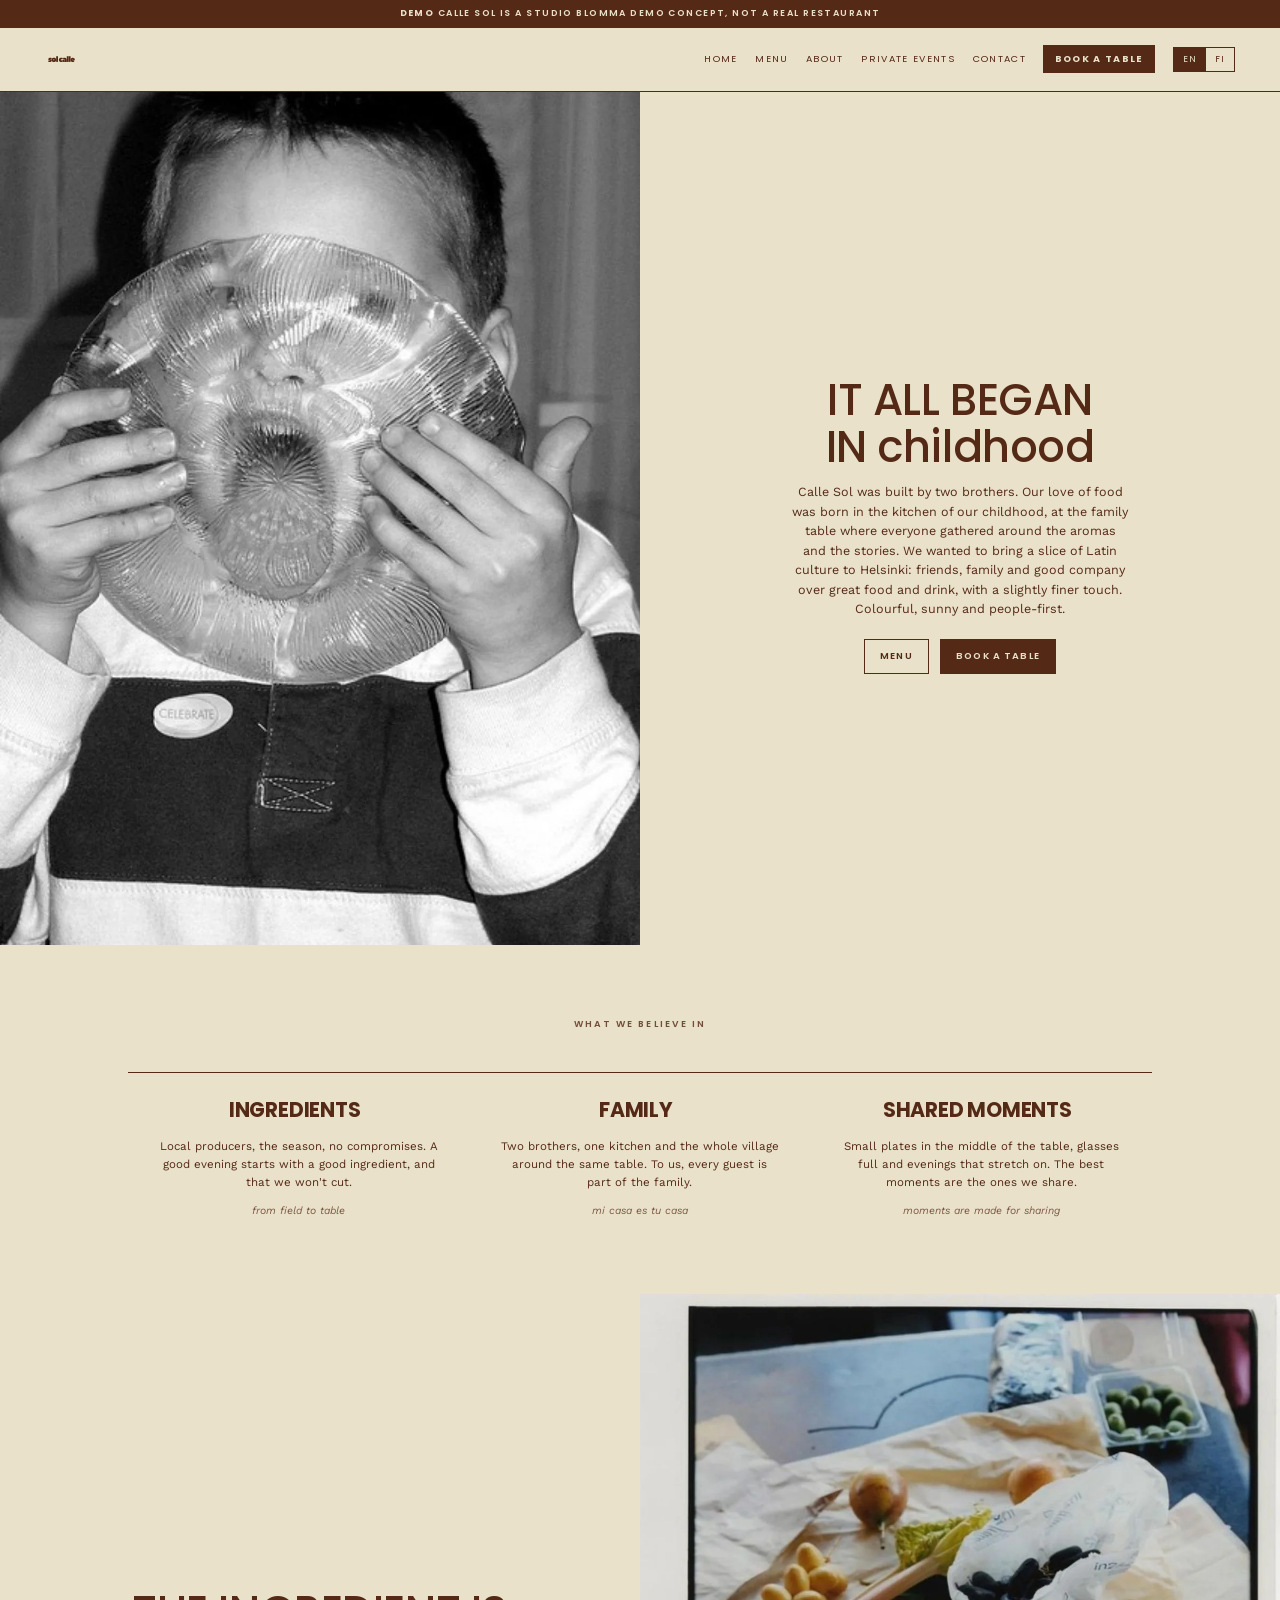
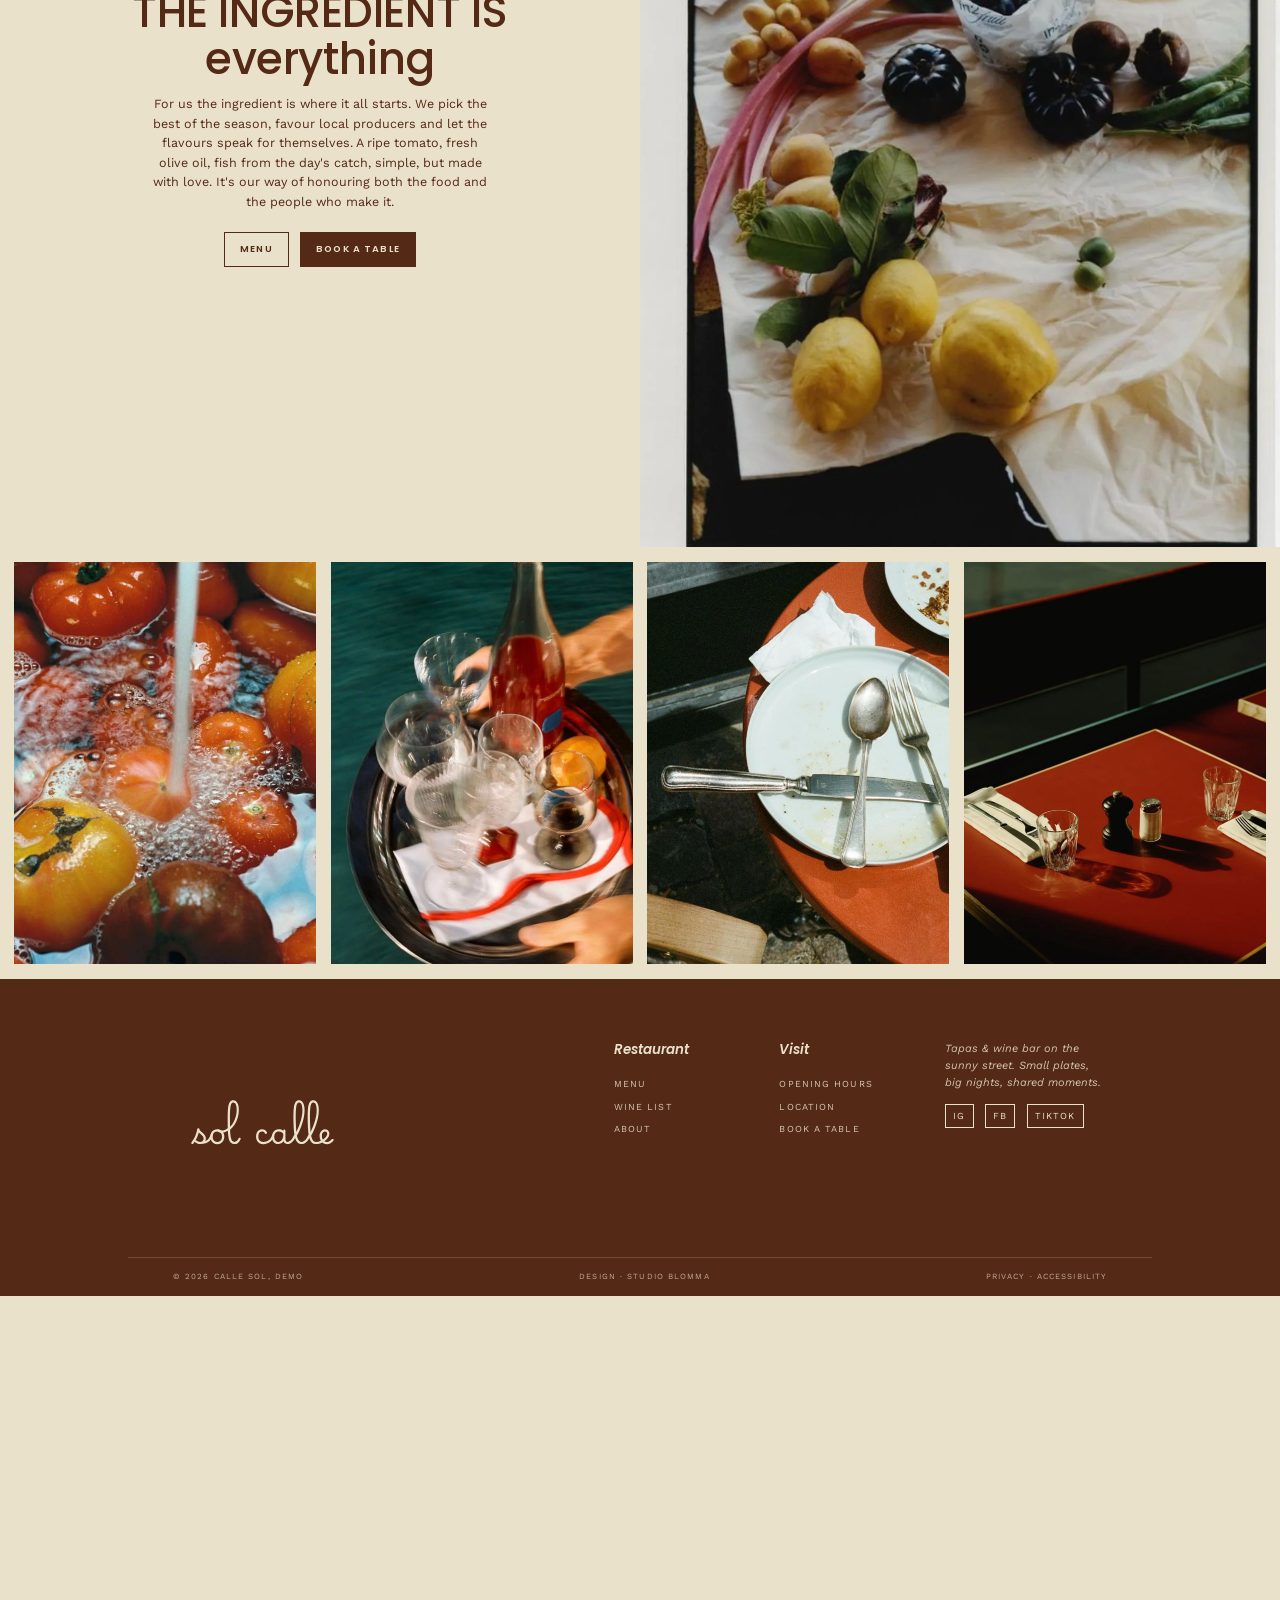
==== meista.html @ 9e9648bc "Galleria-osio (700) yksityistilaisuudet- ja about-sivuille; cta802 keskitetty - Uusi .galleria700: v" ====
<!DOCTYPE html>
<html lang="en" data-lang="en">
<head>
  <meta charset="UTF-8" />
  <meta name="viewport" content="width=device-width, initial-scale=1.0" />
  <title>Calle Sol, About (demo)</title>
  <meta name="description" content="Calle Sol, a tapas bar built by two brothers. A colourful, sunny and people-first slice of Latin culture in Helsinki. (Studio Blomma demo concept.)" />

  <link rel="preconnect" href="https://fonts.googleapis.com" />
  <link rel="preconnect" href="https://fonts.gstatic.com" crossorigin />
  <link href="https://fonts.googleapis.com/css2?family=Poppins:wght@400;500;600&family=Work+Sans:wght@400;500;600&display=swap" rel="stylesheet" />

  <link rel="stylesheet" href="sivut.css" />
  <script src="lang.js"></script>
</head>
<body>

  <!-- ====== STICKY-YLÄPALKKI (skrollatessa) ====== -->
  <header class="scrolltop" id="scrolltop">
    <a href="index.html" class="scrolltop__logo" aria-label="Calle Sol"></a>
    <nav class="scrolltop__nav">
      <a href="index.html"><span data-l="en">Home</span><span data-l="fi">Etusivu</span></a>
      <a href="assets/menu/calle-sol-menu.pdf" target="_blank" rel="noopener"><span data-l="en">Menu</span><span data-l="fi">Ruokalista</span></a>
      <a href="meista.html"><span data-l="en">About</span><span data-l="fi">Meistä</span></a>
      <a href="yksityistilaisuudet.html"><span data-l="en">Private events</span><span data-l="fi">Yksityistilaisuudet</span></a>
      <a href="ota-yhteytta.html"><span data-l="en">Contact</span><span data-l="fi">Yhteystiedot</span></a>
      <a class="is-cta" href="ota-yhteytta.html#varaa"><span data-l="en">Book a table</span><span data-l="fi">Varaa pöytä</span></a>
      <span class="langtoggle">
        <button type="button" data-setlang="en">EN</button>
        <button type="button" data-setlang="fi">FI</button>
      </span>
    </nav>
  </header>

  <!-- ====== DEMO-MUISTUTUS ====== -->
  <div class="demo-bar">
    <b>Demo</b>
    <span data-l="en"> Calle Sol is a Studio Blomma demo concept, not a real restaurant</span>
    <span data-l="fi"> Calle Sol on Studio Blomman demokonsepti, ei oikea ravintola</span>
  </div>

  <!-- ====== YLÄNAVI ====== -->
  <nav class="topnav">
    <a href="index.html"><span class="topnav__logo logomask" role="img" aria-label="Calle Sol"></span></a>
    <div class="topnav__links">
      <a href="index.html"><span data-l="en">Home</span><span data-l="fi">Etusivu</span></a>
      <a href="assets/menu/calle-sol-menu.pdf" target="_blank" rel="noopener"><span data-l="en">Menu</span><span data-l="fi">Ruokalista</span></a>
      <a href="meista.html"><span data-l="en">About</span><span data-l="fi">Meistä</span></a>
      <a href="yksityistilaisuudet.html"><span data-l="en">Private events</span><span data-l="fi">Yksityistilaisuudet</span></a>
      <a href="ota-yhteytta.html"><span data-l="en">Contact</span><span data-l="fi">Ota yhteyttä</span></a>
      <a class="is-cta" href="ota-yhteytta.html#varaa"><span data-l="en">Book a table</span><span data-l="fi">Varaa pöytä</span></a>
      <span class="langtoggle">
        <button type="button" data-setlang="en">EN</button>
        <button type="button" data-setlang="fi">FI</button>
      </span>
    </div>
  </nav>

  <!-- ====== 205 · ESITTELY (kuva vasen) ====== -->
  <section class="intro205 intro205--kuvavasen">
    <div class="intro205__text">
      <span class="eyebrow"><span data-l="en">About</span><span data-l="fi">Meistä</span></span>
      <h2>
        <span data-l="en">It all began<br />in <em>childhood</em></span>
        <span data-l="fi">Kaikki alkoi<br /><em>lapsuudesta</em></span>
      </h2>
      <p class="intro205__body">
        <span data-l="en">Calle Sol was built by two brothers. Our love of food was born in the kitchen of our childhood, at the family table where everyone gathered around the aromas and the stories. We wanted to bring a slice of Latin culture to Helsinki: friends, family and good company over great food and drink, with a slightly finer touch. Colourful, sunny and people-first.</span>
        <span data-l="fi">Calle Sol on rakennettu kahden veljeksen voimin. Rakkaus ruokaan syntyi jo lapsuuden keittiössä, perheen pöydässä, jossa kaikki kerääntyivät yhteen tuoksujen ja tarinoiden äärelle. Halusimme tuoda palan latinalaista kulttuuria Helsinkiin: kavereita, perhettä ja seuraa hyvän ruoan ja juoman äärellä, hieman fiinimmällä tyylillä. Värikkäästi, aurinkoisesti ja ihmisläheisesti.</span>
      </p>
      <div class="intro205__btns">
        <a class="btn" href="assets/menu/calle-sol-menu.pdf" target="_blank" rel="noopener"><span data-l="en">Menu</span><span data-l="fi">Ruokalista</span></a>
        <a class="btn btn--solid" href="ota-yhteytta.html#varaa"><span data-l="en">Book a table</span><span data-l="fi">Varaa pöytä</span></a>
      </div>
    </div>
    <div class="intro205__img" style="background-image:url('assets/kuvat/kuva-1.webp')"></div>
  </section>

  <!-- ====== 701 · ARVOT (avattavat) ====== -->
  <section class="arvot701">
    <span class="eyebrow"><span data-l="en">What we believe in</span><span data-l="fi">Mihin uskomme</span></span>
    <div class="arvot701__grid">
      <div class="arvot701__col">
        <details open>
          <summary><span data-l="en">Ingredients</span><span data-l="fi">Raaka-aineet</span></summary>
          <p>
            <span data-l="en">Local producers, the season, no compromises. A good evening starts with a good ingredient, and that we won't cut.</span>
            <span data-l="fi">Lähituottajat, sesonki ja ei kompromisseja. Hyvä ilta alkaa hyvästä raaka-aineesta, siitä emme tingi.</span>
          </p>
          <span class="sign"><span data-l="en"> from field to table</span><span data-l="fi"> pellolta pöytään</span></span>
        </details>
      </div>
      <div class="arvot701__col">
        <details open>
          <summary><span data-l="en">Family</span><span data-l="fi">Perhe</span></summary>
          <p>
            <span data-l="en">Two brothers, one kitchen and the whole village around the same table. To us, every guest is part of the family.</span>
            <span data-l="fi">Kaksi veljestä, yksi keittiö ja koko kylä saman pöydän ääressä. Meille jokainen vieras on osa perhettä.</span>
          </p>
          <span class="sign"> mi casa es tu casa</span>
        </details>
      </div>
      <div class="arvot701__col">
        <details open>
          <summary><span data-l="en">Shared moments</span><span data-l="fi">Jaetut hetket</span></summary>
          <p>
            <span data-l="en">Small plates in the middle of the table, glasses full and evenings that stretch on. The best moments are the ones we share.</span>
            <span data-l="fi">Pieniä lautasia keskelle pöytää, lasit täyteen ja illat venymään. Parhaat hetket syntyvät, kun ne jaetaan.</span>
          </p>
          <span class="sign"><span data-l="en"> moments are made for sharing</span><span data-l="fi"> hetket on tehty jaettaviksi</span></span>
        </details>
      </div>
    </div>
  </section>

  <!-- ====== 205 · RAAKA-AINEET (puolikkaat päittäin, kuva oikea) ====== -->
  <section class="intro205">
    <div class="intro205__text">
      <span class="eyebrow"><span data-l="en">Ingredients</span><span data-l="fi">Raaka-aineet</span></span>
      <h2>
        <span data-l="en">The ingredient is<br /><em>everything</em></span>
        <span data-l="fi">Raaka-aine on<br /><em>kaiken a ja o</em></span>
      </h2>
      <p class="intro205__body">
        <span data-l="en">For us the ingredient is where it all starts. We pick the best of the season, favour local producers and let the flavours speak for themselves. A ripe tomato, fresh olive oil, fish from the day's catch, simple, but made with love. It's our way of honouring both the food and the people who make it.</span>
        <span data-l="fi">Meille raaka-aine on kaiken lähtökohta. Valitsemme sesongin parhaat, suosimme lähituottajia ja annamme makujen puhua puolestaan. Tomaatti kypsänä, oliiviöljy tuoreena, kala päivän saaliista, yksinkertaista, mutta tehtynä rakkaudella. Se on tapamme kunnioittaa sekä ruokaa että sen tekijöitä.</span>
      </p>
      <div class="intro205__btns">
        <a class="btn" href="assets/menu/calle-sol-menu.pdf" target="_blank" rel="noopener"><span data-l="en">Menu</span><span data-l="fi">Ruokalista</span></a>
        <a class="btn btn--solid" href="ota-yhteytta.html#varaa"><span data-l="en">Book a table</span><span data-l="fi">Varaa pöytä</span></a>
      </div>
    </div>
    <div class="intro205__img" style="background-image:url('assets/kuvat/kuva-9.webp')"></div>
  </section>

  <!-- ====== 700 · GALLERIA (vain kuvat, ei otsikkoa) ====== -->
  <section class="galleria700">
    <div class="galleria700__row">
      <img src="assets/kuvat/kuva-8.webp" alt="" loading="lazy" />
      <img src="assets/kuvat/kuva-3.webp" alt="" loading="lazy" />
      <img src="assets/kuvat/kuva-11.webp" alt="" loading="lazy" />
      <img src="assets/kuvat/kuva-5.webp" alt="" loading="lazy" />
    </div>
  </section>

  <!-- ====== 303 · FOOTER ====== -->
  <footer class="footer303">
    <div class="footer303__main">
      <div>
        <span class="footer303__logo logomask" role="img" aria-label="Calle Sol"></span>
      </div>
      <div class="col">
        <h4><span data-l="en">Restaurant</span><span data-l="fi">Ravintola</span></h4>
        <a href="assets/menu/calle-sol-menu.pdf" target="_blank" rel="noopener"><span data-l="en">Menu</span><span data-l="fi">Ruokalista</span></a>
        <a href="assets/menu/calle-sol-menu.pdf" target="_blank" rel="noopener"><span data-l="en">Wine list</span><span data-l="fi">Viinilista</span></a>
        <a href="meista.html"><span data-l="en">About</span><span data-l="fi">Meistä</span></a>
      </div>
      <div class="col">
        <h4><span data-l="en">Visit</span><span data-l="fi">Vieraile</span></h4>
        <a href="index.html#aukiolo"><span data-l="en">Opening hours</span><span data-l="fi">Aukioloajat</span></a>
        <a href="ota-yhteytta.html"><span data-l="en">Location</span><span data-l="fi">Sijainti</span></a>
        <a href="ota-yhteytta.html#varaa"><span data-l="en">Book a table</span><span data-l="fi">Varaa pöytä</span></a>
      </div>
      <div>
        <p class="footer303__desc">
          <span data-l="en">Tapas &amp; wine bar on the sunny street. Small plates, big nights, shared moments.</span>
          <span data-l="fi">Tapas &amp; viinibaari aurinkokadun varrella. Pieniä lautasia, isoja iltoja, jaettuja hetkiä.</span>
        </p>
        <div class="footer303__social">
          <a href="#">IG</a>
          <a href="#">FB</a>
          <a href="#">TikTok</a>
        </div>
      </div>
    </div>
    <div class="footer303__legal">
      <span>© 2026 Calle Sol, demo</span>
      <span><span data-l="en">Design</span><span data-l="fi">Suunnittelu</span> · Studio Blomma</span>
      <span><span data-l="en">Privacy · Accessibility</span><span data-l="fi">Tietosuoja · Saavutettavuus</span></span>
    </div>
  </footer>

  <!-- ====== BOOK A TABLE -MODAALI ====== -->
  <div class="bookmodal" id="bookmodal" hidden>
    <div class="bookmodal__overlay" data-book-close></div>
    <div class="bookmodal__dialog" role="dialog" aria-modal="true" aria-label="Book a table">
      <button class="bookmodal__close" type="button" data-book-close aria-label="Close">×</button>
      <div class="bookmodal__img"></div>
      <div class="bookmodal__body">
        <h2><span data-l="en">Book a table</span><span data-l="fi">Varaa pöytä</span></h2>
        <p>
          <span data-l="en">Reservations by email at <a href="mailto:hola@callesol.demo">hola@callesol.demo</a> or by phone on <a href="tel:+358401234567">+358 40 123 4567</a>. You can also fill in the booking form on our contact page, and we'll confirm your table and hold it for the whole evening.</span>
          <span data-l="fi">Varaukset sähköpostitse <a href="mailto:hola@callesol.demo">hola@callesol.demo</a> tai puhelimitse <a href="tel:+358401234567">+358 40 123 4567</a>. Voit myös täyttää varauslomakkeen yhteystiedot-sivulla, niin vahvistamme pöydän ja pidämme sen sinulle koko illaksi.</span>
        </p>
        <a class="btn btn--solid bookmodal__link" href="ota-yhteytta.html#varaa"><span data-l="en">Go to the booking page</span><span data-l="fi">Siirry varaussivulle</span></a>
      </div>
    </div>
  </div>

</body>
</html>
---- sivut.css ----
/* =========================================================================
   CALLE SOL - sivujärjestelmä (rakennekirjaston mukaiset sivut)
   Terävät reunat · ei animaatioita · Space Grotesk + Helvetica
   Värit numeroitu 1–12 (väri N). Oletukset: tausta = väri 7, teksti = väri 8.
   ========================================================================= */

:root {
  /* Numeroidut värit (väri N) */
  --vari-1:  #FEFAF0;  /* Nuage de Lait */
  --vari-2:  #542916;  /* Espresso */
  --vari-3:  #A13A1E;  /* Terre Cuite */
  --vari-4:  #F1C166;  /* Miel Doré */
  --vari-5:  #B79858;  /* Eau Trouble */
  --vari-6:  #88B8CE;  /* Bleu Porcelaine */
  --vari-7:  #EAE1CB;  /* Sable Clair  (lisä 1) */
  --vari-8:  #D18E97;  /* Rose Poussière (lisä 2) */
  --vari-9:  #D2A432;  /* Moutarde (lisä 3) */
  --vari-10: #979E6C;  /* Olive Douce (lisä 4) */
  --vari-11: #5B3B1E;  /* Cacao (lisä 5) */
  --vari-12: #BC6727;  /* Orange Brûlé (lisä 6) */
  --olive-husk: #8F915F;  /* osio-tausta (olive) */
  --paper-2:    #EFE7D2;  /* vaalea teksti olivella */

  /* Oletukset (ellei toisin sanota) */
  --paper: var(--vari-7);   /* taustan väri */
  --ink:   var(--vari-2);   /* teksti / viivat / reunat / grafiikat */

  /* Fontit */
  --font-display: "Poppins", system-ui, -apple-system, sans-serif;   /* fontti 1 - otsikot (Poppins Medium) */
  --font-body:    "Work Sans", system-ui, -apple-system, sans-serif; /* fontti 3 - leipä (Work Sans) */
  --font-script:  "Poppins", system-ui, -apple-system, sans-serif;   /* aksentit - sama kuin otsikot, ei erillistä fonttia */

  --maxw: 1280px;
  --track: 0.22em; /* caps-harvennus (fontti 4) */
}

/* ---- Reset / perusta - terävät reunat, ei animaatioita ---------------- */

* { box-sizing: border-box; margin: 0; padding: 0; }
*, *::before, *::after { border-radius: 0 !important; animation: none !important; transition: none !important; }

html { scroll-behavior: smooth; }

body {
  font-family: var(--font-body);
  background: var(--paper);
  color: var(--ink);
  line-height: 1.55;
  -webkit-font-smoothing: antialiased;
  zoom: 0.8; /* nykyinen 80%-zoom uutena normina */
}

img, svg { display: block; max-width: 100%; }

h1, h2, h3 { font-family: var(--font-display); font-weight: 500; line-height: 1.08; letter-spacing: 0; }

a { color: inherit; text-decoration: none; }

/* Caps-pikkutekstit (fontti 4) */
.eyebrow {
  font-family: var(--font-display);
  font-weight: 600;
  text-transform: uppercase;
  letter-spacing: var(--track);
  font-size: 0.72rem;
}
/* Otsikoiden ylapuoliset pikkutekstit (eyebrow) pois kaikilta sivuilta */
.eyebrow:has(+ h1), .eyebrow:has(+ h2) { display: none; }

/* Kielivalinta: englanti oletus, suomi vaihtoehtona */
[data-lang="en"] [data-l="fi"],
[data-lang="fi"] [data-l="en"] { display: none !important; }

.langtoggle { display: inline-flex; border: 1.5px solid var(--ink); }
.langtoggle button {
  font-family: var(--font-display);
  font-size: 0.7rem;
  letter-spacing: 0.12em;
  text-transform: uppercase;
  padding: 6px 11px;
  background: transparent;
  color: var(--ink);
  border: 0;
  cursor: pointer;
}
.langtoggle button + button { border-left: 1.5px solid var(--ink); }
.langtoggle button[aria-pressed="true"] { background: var(--vari-2); color: var(--paper); }

/* Logon väritys: yksivärinen SVG maskataan haluttuun väriin */
.logomask {
  display: block;
  background-color: currentColor;
  -webkit-mask-position: center; mask-position: center;
  -webkit-mask-repeat: no-repeat; mask-repeat: no-repeat;
  -webkit-mask-size: contain; mask-size: contain;
}

/* ---- Sticky-yläpalkki (ilmestyy skrollatessa) ------------------------ */
.scrolltop {
  position: fixed;
  top: 0; left: 0; right: 0;
  z-index: 200;
  display: flex;
  align-items: center;
  justify-content: space-between;
  gap: 20px;
  padding: 10px clamp(20px, 5vw, 56px);
  background: var(--vari-1);
  border-bottom: 1.5px solid var(--vari-2);
  transform: translateY(-100%);
  transition: transform 0.28s ease !important;
}
.scrolltop.is-visible { transform: translateY(0); }
.scrolltop__logo {
  display: block; flex: none;
  width: 200px; height: 60px;
  background-color: var(--vari-2);
  -webkit-mask-image: url("assets/logot/logo-paalogo-ilman-sivutekstia.svg");
          mask-image: url("assets/logot/logo-paalogo-ilman-sivutekstia.svg");
  -webkit-mask-position: left center; mask-position: left center;
  -webkit-mask-repeat: no-repeat; mask-repeat: no-repeat;
  -webkit-mask-size: contain; mask-size: contain;
}
.scrolltop__nav {
  display: flex;
  align-items: center;
  gap: clamp(12px, 1.5vw, 22px);
  flex-wrap: nowrap;
}
.scrolltop__nav a {
  font-family: var(--font-display);
  text-transform: uppercase;
  letter-spacing: 0.14em;
  font-size: 0.74rem;
  color: var(--ink);
  white-space: nowrap;
}
.scrolltop__nav a.is-cta {
  background: var(--vari-2);
  color: var(--paper);
  padding: 0.7em 1.2em;
  font-weight: 700;
}
@media (max-width: 860px) {
  .scrolltop__nav a:not(.is-cta) { display: none; }
  .scrolltop__logo { width: 150px; height: 46px; }
}

/* ---- Book a table -modaali ------------------------------------------- */
.bookmodal[hidden] { display: none; }
.bookmodal {
  position: fixed; inset: 0; z-index: 500;
  display: flex; align-items: center; justify-content: center;
  padding: 20px;
}
.bookmodal__overlay { position: absolute; inset: 0; background: rgba(30,15,8,.6); }
.bookmodal__dialog {
  position: relative; z-index: 1;
  display: grid; grid-template-columns: 1fr 1fr;
  width: min(900px, 100%); max-height: 90vh; overflow: hidden;
  background: var(--paper);
  border: 1.5px solid var(--ink);
}
.bookmodal__img {
  min-height: 340px;
  background: var(--vari-10) center/cover no-repeat;
  background-image: url("assets/kuvat/kuva-7.webp");
}
.bookmodal__body {
  padding: clamp(28px, 4vw, 52px);
  display: flex; flex-direction: column; justify-content: center; gap: 16px;
}
.bookmodal__body h2 { font-size: clamp(1.8rem, 3.4vw, 2.6rem); }
.bookmodal__body p { font-size: 0.95rem; }
.bookmodal__body p a { text-decoration: underline; text-underline-offset: 3px; }
.bookmodal__link { align-self: flex-start; margin-top: 6px; }
.bookmodal__close {
  position: absolute; top: 8px; right: 12px; z-index: 2;
  background: transparent; border: 0; font-size: 2rem; line-height: 1;
  color: var(--ink); cursor: pointer;
}
@media (max-width: 700px) {
  .bookmodal__dialog { grid-template-columns: 1fr; max-height: 92vh; overflow: auto; }
  .bookmodal__img { min-height: 200px; }
}

/* ---- DEMO-muistutus (yläreuna) --------------------------------------- */

.demo-bar {
  background: var(--vari-2);
  color: var(--vari-7);
  text-align: center;
  padding: 9px 16px;
  font-family: var(--font-display);
  font-weight: 600;
  text-transform: uppercase;
  letter-spacing: 0.16em;
  font-size: 0.7rem;
}
.demo-bar b { color: inherit; }

/* ========================================================================
   107 - HERO (kaksi palstaa: vasen kuva + oikea kermalohko, iso logo)
   ======================================================================== */

.hero107 {
  display: grid;
  grid-template-columns: 1fr 1fr;
  min-height: 88vh;
}

/* Vasen palsta: kuva 5 */
.hero107__img {
  position: relative;
  background: var(--vari-11) center/cover no-repeat;
  background-image: linear-gradient(135deg, rgba(84,41,22,.35), rgba(0,0,0,.15)), url("assets/kuvat/kuva-5.webp");
}
.hero107__corner {
  position: absolute; top: 22px; left: 22px;
  color: var(--vari-7);
  font-family: var(--font-display);
  text-transform: uppercase;
  letter-spacing: 0.18em;
  font-size: 0.74rem;
  line-height: 1.7;
}
.hero107__index {
  position: absolute; bottom: 18px; left: 22px;
  color: var(--vari-7);
  font-family: var(--font-display);
  font-size: 0.8rem;
}

/* Oikea palsta: kermalohko väri 7 */
.hero107__panel {
  position: relative;
  background: var(--paper);
  display: flex;
  flex-direction: column;
  justify-content: space-between;
  padding: 26px 34px 0;
}
.hero107__nav {
  display: flex;
  align-items: center;
  gap: clamp(12px, 1.5vw, 22px);
  justify-content: flex-end;
  flex-wrap: nowrap;
}
.hero107__nav a, .hero107__nav .langtoggle { white-space: nowrap; }
.hero107__nav a {
  font-family: var(--font-display);
  text-transform: uppercase;
  letter-spacing: 0.14em;
  font-size: 0.74rem;
  color: var(--ink);
}
/* reunimmainen linkki = täytetty pilleri (suorakaide), teksti taustan väriä */
.hero107__nav a.is-cta {
  background: var(--vari-2);
  color: var(--paper);
  padding: 0.7em 1.2em;
  font-weight: 700;
}
/* iso logo, keskitetty palstaan ja ankkuroitu osan alareunaan */
.hero107__logo {
  width: clamp(300px, 40vw, 600px);
  height: auto;
  aspect-ratio: 1242 / 278;
  color: var(--vari-2);
  align-self: center;
  margin-top: auto;
  -webkit-mask-image: url("assets/logot/logo-paalogo-hero.svg");
          mask-image: url("assets/logot/logo-paalogo-hero.svg");
  -webkit-mask-position: center bottom; mask-position: center bottom;
}

/* ---- Ylänavi (alasivut: meistä, menu …) ------------------------------ */

.topnav {
  display: flex;
  align-items: center;
  justify-content: space-between;
  gap: 18px;
  padding: 18px clamp(20px, 5vw, 56px);
  border-bottom: 1.5px solid var(--ink);
}
.topnav__logo {
  width: 116px; height: 42px;
  color: var(--ink);
  -webkit-mask-image: url("assets/logot/logo-paalogo-ilman-sivutekstia.svg");
          mask-image: url("assets/logot/logo-paalogo-ilman-sivutekstia.svg");
  -webkit-mask-position: left center; mask-position: left center;
}
.topnav__links { display: flex; align-items: center; gap: 22px; flex-wrap: wrap; }
.topnav__links a {
  font-family: var(--font-display);
  text-transform: uppercase;
  letter-spacing: 0.14em;
  font-size: 0.74rem;
  color: var(--ink);
}
.topnav__links a.is-cta { background: var(--vari-2); color: var(--paper); padding: 0.7em 1.2em; font-weight: 700; }

/* ========================================================================
   205 - LYHYT ESITTELY (teksti vasen + kuva oikea)
   ======================================================================== */

.intro205 {
  display: grid;
  grid-template-columns: 1fr 1fr;
  align-items: stretch;
  gap: 0;
}
.intro205__text {
  display: flex;
  flex-direction: column;
  justify-content: center;
  align-items: center;
  text-align: center;
  padding: clamp(40px, 6vw, 84px) clamp(24px, 5vw, 72px);
  order: 1;
}
.intro205__text h2 {
  font-size: clamp(2.1rem, 4.4vw, 3.4rem);
  text-transform: uppercase;
  letter-spacing: -0.01em;
  margin: 16px 0;
}
.intro205__text h2 em { font-style: normal; text-transform: none; }
.intro205__body {
  max-width: 42ch;
  font-size: 0.98rem;
  margin-bottom: 26px;
}
.intro205__btns { display: flex; gap: 14px; flex-wrap: wrap; justify-content: center; }
.intro205__img {
  order: 2;
  aspect-ratio: 3 / 4;       /* koko pystykuva nakyy, osio mukautuu */
  align-self: start;
  background: var(--paper) center/cover no-repeat;
  background-image: url("assets/kuvat/kuva-12.webp");
}

/* Painikkeet (terävät, caps) */
.btn {
  display: inline-block;
  font-family: var(--font-display);
  text-transform: uppercase;
  letter-spacing: 0.12em;
  font-size: 0.74rem;
  font-weight: 600;
  padding: 0.95em 1.6em;
  border: 1.5px solid var(--ink);
  color: var(--ink);
  background: transparent;
  cursor: pointer;
}
.btn--solid { background: var(--vari-2); border-color: var(--vari-2); color: var(--paper); }

/* 205-variantti: puolikkaat päittäin (kuva vasen, teksti oikea) */
.intro205--kuvavasen .intro205__text { order: 2; }
.intro205--kuvavasen .intro205__img  { order: 1; }

/* ========================================================================
   701 - ARVOT (3 saraketta, avattavat) · sovellettu sosiaalisen todisteen
   testimonial-gridistä
   ======================================================================== */

.arvot701 {
  padding: clamp(50px, 7vw, 100px) clamp(20px, 5vw, 56px);
  text-align: center;
}
.arvot701 > .eyebrow { display: block; margin-bottom: clamp(30px, 4vw, 52px); opacity: 0.8; }
.arvot701__grid {
  max-width: var(--maxw);
  margin: 0 auto;
  display: grid;
  grid-template-columns: repeat(3, 1fr);
}
.arvot701__col { padding: 26px clamp(20px, 3vw, 44px) 4px; border-top: 1.5px solid var(--ink); }

/* Avattava arvo (ei animaatiota - natiivi details, välitön) */
.arvot701__col details { width: 100%; }
.arvot701__col summary {
  list-style: none;
  cursor: default;
  pointer-events: none;
  font-family: var(--font-display);
  font-weight: 700;
  font-size: clamp(1.3rem, 2.4vw, 1.6rem);
  text-transform: uppercase;
  letter-spacing: -0.01em;
  display: flex;
  align-items: center;
  justify-content: center;
  gap: 10px;
}
.arvot701__col summary::-webkit-details-marker { display: none; }
.arvot701__col summary::after { content: ""; }
.arvot701__col details > p { font-size: 0.9rem; margin-top: 16px; }
.arvot701__col .sign { display: block; margin-top: 14px; font-style: italic; font-size: 0.82rem; opacity: 0.75; }

/* ========================================================================
   AUKIOLOAJAT (oma osio, ss-mallin mukaan)
   ======================================================================== */

.hours {
  text-align: center;
  padding: clamp(56px, 8vw, 110px) 20px;
  border-top: 1px solid color-mix(in srgb, var(--ink) 22%, transparent);
}
.hours__title {
  font-size: clamp(1.4rem, 3vw, 2.1rem);
  letter-spacing: 0.04em;
  margin-bottom: clamp(36px, 5vw, 64px);
}
.hours__grid {
  display: flex;
  align-items: center;
  justify-content: center;
  gap: clamp(20px, 6vw, 80px);
}
.hours__arrow { display: none; }
.hours__cols { display: flex; flex-direction: column; align-items: center; gap: clamp(20px, 3vw, 36px); }
.hours__col .eyebrow { display: block; margin-bottom: 8px; }
.hours__col p { font-family: var(--font-display); font-size: 1.05rem; letter-spacing: 0.04em; }
.hours__note {
  font-family: var(--font-script);
  color: var(--vari-3);
  font-size: clamp(1.4rem, 3.4vw, 2rem);
  margin-top: clamp(34px, 5vw, 60px);
}
.hours__note-img {
  display: block;
  width: clamp(300px, 46vw, 620px);
  height: auto;
  margin: 0 auto;
}
.hours__closed { margin-top: 22px; font-size: 0.72rem; letter-spacing: 0.18em; text-transform: uppercase; opacity: 0.6; }

/* ========================================================================
   217 - PIKALINKKI VARAUKSEEN (raidallinen tausta kuva 10 + vaalea kortti)
   ======================================================================== */

.book217 {
  position: relative;
  padding: clamp(50px, 8vw, 110px) 20px;
  /* kuva tayttaa osion (reunat koskettavat), korkeus ennallaan */
  background: var(--paper) center/cover no-repeat;
  background-image: url("assets/kuvat/kuva-10.webp");
}
.book217__card {
  background: var(--paper);
  max-width: 560px;
  margin: 0 auto;
  text-align: center;
  padding: clamp(34px, 5vw, 60px) clamp(26px, 5vw, 56px);
  border: 1.5px solid var(--ink);
}
.book217__card .eyebrow { color: var(--vari-11); }
.book217__card h2 {
  font-family: var(--font-script);
  font-weight: 600;
  font-size: clamp(1.9rem, 4.4vw, 2.8rem);
  margin: 14px 0 18px;
  color: var(--vari-3);
}
.book217__card p { font-size: 0.96rem; max-width: 42ch; margin: 0 auto 26px; }

/* ========================================================================
   NOSTOT - ruokalista · sijainti · yhteystiedot
   ======================================================================== */

.nostot {
  display: grid;
  grid-template-columns: repeat(3, 1fr);
  border-top: 1.5px solid var(--ink);
  border-bottom: 1.5px solid var(--ink);
}
.nostot__item {
  padding: clamp(34px, 4vw, 56px) clamp(22px, 3vw, 40px);
  display: flex;
  flex-direction: column;
  align-items: center;
  text-align: center;
  gap: 12px;
}
.nostot__item + .nostot__item { border-left: 1.5px solid var(--ink); }
.nostot__item h3 { font-family: var(--font-display); font-size: 1.5rem; text-transform: uppercase; letter-spacing: -0.01em; }
.nostot__item p { font-size: 0.92rem; }
.nostot__link { margin-top: auto; font-family: var(--font-display); text-transform: uppercase; letter-spacing: 0.14em; font-size: 0.74rem; font-weight: 600; }
.nostot__link::after { content: " →"; }

/* ========================================================================
   908 - MISSIOLAUSE (full-bleed kuvatausta 11 + tumma verho)
   ======================================================================== */

.mission908 {
  position: relative;
  text-align: center;
  padding: clamp(70px, 11vw, 150px) 20px;
  color: var(--vari-7);
  background: var(--vari-11) center/cover no-repeat;
  background-image: linear-gradient(rgba(30,15,8,.62), rgba(30,15,8,.62)), url("assets/kuvat/kuva-11.webp");
}
.mission908__mark {
  width: clamp(220px, 28vw, 360px);
  height: clamp(100px, 13vw, 170px);
  margin: 0 auto 28px;
  color: var(--vari-7);
  -webkit-mask-image: url("assets/logot/logo-kaunolla.svg");
          mask-image: url("assets/logot/logo-kaunolla.svg");
}
.mission908 h2 {
  font-size: clamp(1.9rem, 5vw, 3.4rem);
  line-height: 1.12;
  max-width: 18ch;
  margin: 0 auto;
}

/* ========================================================================
   303 - FOOTER (kaikkiin sivuihin) · tausta väri 2, tekstit väri 7
   ======================================================================== */

.footer303 { background: var(--vari-2); color: var(--vari-7); }
.footer303__main {
  max-width: var(--maxw);
  margin: 0 auto;
  display: grid;
  grid-template-columns: 1.4fr 1fr 1fr 1.3fr;
  gap: clamp(28px, 4vw, 56px);
  padding: clamp(46px, 6vw, 76px) clamp(20px, 5vw, 56px) clamp(30px, 4vw, 48px);
}
.footer303__logo {
  width: 500px; height: 224px; max-width: 100%;
  color: var(--vari-7);
  -webkit-mask-image: url("assets/logot/logo-kaunolla.svg");
          mask-image: url("assets/logot/logo-kaunolla.svg");
  -webkit-mask-position: left top; mask-position: left top;
}
.footer303 h4 {
  font-family: var(--font-display);
  font-style: italic;
  font-weight: 600;
  font-size: 1.05rem;
  margin-bottom: 16px;
}
.footer303 h4::after { content: ""; }
.footer303 .col a {
  display: block;
  text-transform: uppercase;
  letter-spacing: 0.12em;
  font-size: 0.72rem;
  padding: 5px 0;
  opacity: 0.85;
}
.footer303 .col a:hover { opacity: 1; }
.footer303__desc { font-style: italic; font-size: 0.86rem; opacity: 0.85; max-width: 30ch; }
.footer303__social { display: flex; gap: 14px; margin-top: 16px; }
.footer303__social a { font-size: 0.72rem; text-transform: uppercase; letter-spacing: 0.12em; border: 1px solid var(--vari-7); padding: 5px 9px; }
.footer303__legal {
  border-top: 1px solid color-mix(in srgb, var(--vari-7) 28%, transparent);
  max-width: var(--maxw);
  margin: 0 auto;
  display: flex;
  justify-content: space-between;
  gap: 16px;
  flex-wrap: wrap;
  padding: 16px clamp(20px, 5vw, 56px);
  font-size: 0.62rem;
  text-transform: uppercase;
  letter-spacing: 0.14em;
  opacity: 0.7;
}

/* ---- Kuvapaikkamerkki-lappu (piilotettu - oikeat kuvat lisätty) ------- */
.kuvatag { display: none; }

/* ========================================================================
   802 - KONVERSIO / CTA (teksti + kuva). Flip-variantti: puolikkaat päittäin
   ======================================================================== */

.cta802 {
  display: grid;
  grid-template-columns: 45% 55%;
  min-height: 68vh;
}
.cta802__text {
  background: var(--paper);
  display: flex;
  flex-direction: column;
  justify-content: center;
  align-items: center;
  text-align: center;
  padding: clamp(40px, 6vw, 84px);
}
.cta802__text h2 {
  font-size: clamp(2.1rem, 4.4vw, 3.4rem);
  margin-bottom: 22px;
}
.cta802__text h2 em { font-style: normal; }
.cta802__text p { font-size: 0.95rem; max-width: 46ch; margin-bottom: 28px; }
.cta802__img {
  position: relative;
  aspect-ratio: 3 / 4;       /* koko pystykuva nakyy, tayttaa leveyden */
  align-self: start;
  background: var(--paper) center/cover no-repeat;
}
.cta802--flip { grid-template-columns: 55% 45%; }
.cta802--flip .cta802__text { order: 2; }
.cta802--flip .cta802__img  { order: 1; }

/* ========================================================================
   904 - VALUE PROPS (otsikko + 4 saraketta grafiikoilla)
   ======================================================================== */

.value904 {
  background: var(--olive-husk);
  color: var(--paper-2);
  padding: clamp(50px, 7vw, 100px) clamp(20px, 5vw, 56px);
  text-align: center;
}
.value904__head { max-width: 56ch; margin: 0 auto clamp(36px, 5vw, 60px); }
.value904__head h2 { font-size: clamp(2rem, 4vw, 3.2rem); }
.value904__head h2 em { font-style: normal; }
.value904__head p { margin-top: 14px; font-size: 0.92rem; }
.value904__grid {
  max-width: var(--maxw);
  margin: 0 auto;
  display: grid;
  grid-template-columns: repeat(4, 1fr);
  gap: clamp(24px, 3vw, 44px);
}
.value904__col { display: flex; flex-direction: column; align-items: center; gap: 14px; }
.value904__ico { width: 88px; height: 88px; color: var(--paper-2); }
.value904__col h3 { font-family: var(--font-display); font-size: 1.1rem; text-transform: uppercase; letter-spacing: 0.02em; }
.value904__col p { font-size: 0.86rem; }

/* Grafiikkamaskit (väritetään väri 8 / currentColor) */
.g-rosmariini { -webkit-mask-image: url("assets/grafiikat/grafiikka-rosmariini.svg"); mask-image: url("assets/grafiikat/grafiikka-rosmariini.svg"); }
.g-tapas      { -webkit-mask-image: url("assets/grafiikat/grafiikka-tapas.svg");      mask-image: url("assets/grafiikat/grafiikka-tapas.svg"); }
.g-viinilasi  { -webkit-mask-image: url("assets/grafiikat/grafiikka-viinilasi.svg");  mask-image: url("assets/grafiikat/grafiikka-viinilasi.svg"); }
.g-aterimet   { -webkit-mask-image: url("assets/grafiikat/grafiikka-aterimet.svg");   mask-image: url("assets/grafiikat/grafiikka-aterimet.svg"); }

/* ========================================================================
   208 - KESKI / Intro-lause (yksi keskitetty lause, runsas tyhjä tila)
   ======================================================================== */

.intro208 {
  text-align: center;
  padding: clamp(64px, 10vw, 140px) clamp(20px, 8vw, 120px);
  background: var(--olive-husk);
  color: var(--paper-2);
}
.intro208 p {
  font-family: var(--font-display);
  font-weight: 700;
  font-size: clamp(1.7rem, 4vw, 2.9rem);
  line-height: 1.18;
  max-width: 24ch;
  margin: 0 auto;
}
.intro208 p em { font-style: normal; font-weight: 600; }

/* ========================================================================
   700 — GALLERIA (vain kuvat, ei otsikkoa; alkuperainen 3:4-suhde)
   ======================================================================== */
.galleria700 { padding: clamp(8px, 1.5vw, 18px); }
.galleria700__row {
  display: grid;
  grid-template-columns: repeat(4, 1fr);
  gap: clamp(8px, 1.5vw, 18px);
}
.galleria700__row img { width: 100%; height: auto; display: block; }
@media (max-width: 760px) {
  .galleria700__row { grid-template-columns: repeat(2, 1fr); }
}

/* ========================================================================
   209 - OTA YHTEYTTÄ (vasen kartta + oikea tumma infopalsta)
   ======================================================================== */

.kontakti209 {
  display: grid;
  grid-template-columns: 45% 55%;
  min-height: 80vh;
}
.kontakti209__map {
  position: relative;
  min-height: 400px;
  background: var(--vari-10);
}
.kontakti209__map iframe { width: 100%; height: 100%; min-height: 400px; border: 0; display: block; }
.kontakti209__panel {
  background: var(--vari-2);
  color: var(--vari-7);
  padding: clamp(40px, 6vw, 84px);
  display: flex;
  flex-direction: column;
  justify-content: center;
}
.kontakti209__panel .eyebrow { color: var(--vari-7); }
.kontakti209__panel h2 { font-size: clamp(2.1rem, 4.6vw, 3.5rem); margin: 14px 0 28px; }
.kontakti209__panel h2 em { font-style: normal; }
.kontakti209__info {
  display: grid;
  grid-template-columns: 1fr 1fr;
  gap: 22px 32px;
  margin-bottom: 32px;
}
.kontakti209__info h4 {
  font-family: var(--font-display);
  text-transform: uppercase;
  letter-spacing: 0.14em;
  font-size: 0.72rem;
  color: var(--vari-7);
  margin-bottom: 8px;
}
.kontakti209__info p { font-size: 0.92rem; line-height: 1.7; }
.kontakti209__info a { text-decoration: underline; text-underline-offset: 3px; }
.kontakti209__note { margin-top: 12px; font-size: 0.7rem; letter-spacing: 0.04em; opacity: 0.65; }

/* ========================================================================
   MENU / RUOKALISTA (menu.html)
   Teksti espresso (väri 2), hinnat väri 12, viivat espresso
   ======================================================================== */

.menu {
  max-width: var(--maxw);
  margin: 0 auto;
  padding: clamp(40px, 6vw, 84px) clamp(20px, 5vw, 56px);
  color: var(--ink);
}
.menu__head { text-align: center; margin-bottom: clamp(36px, 5vw, 64px); }
.menu__head .eyebrow { color: var(--vari-2); }
.menu__head h1 { font-size: clamp(2.6rem, 7vw, 4.8rem); margin: 12px 0 10px; }
.menu__head h1 em { font-style: normal; }
.menu__head p { font-size: 0.95rem; max-width: 46ch; margin: 0 auto; }

.menu__grid { display: grid; grid-template-columns: 1fr 1fr; gap: clamp(28px, 5vw, 72px); align-items: start; }
.menu__group { margin-bottom: clamp(28px, 4vw, 44px); }
.menu__group > h2 {
  font-size: clamp(1.7rem, 3.4vw, 2.5rem);
  border-bottom: 2px solid var(--vari-2);
  padding-bottom: 10px;
}
.menu__sub {
  font-family: var(--font-display);
  text-transform: uppercase;
  letter-spacing: 0.16em;
  font-size: 0.72rem;
  color: var(--vari-2);
  margin: 22px 0 10px;
}
.menu__item {
  display: grid;
  grid-template-columns: 1fr auto;
  column-gap: 16px;
  padding: 9px 0;
  border-bottom: 1px dashed color-mix(in srgb, var(--ink) 30%, transparent);
}
.menu__item .n { font-family: var(--font-display); font-weight: 600; font-size: 1rem; }
.menu__item .price { font-family: var(--font-display); font-weight: 700; color: var(--ink); white-space: nowrap; }
.menu__item .d { grid-column: 1 / -1; font-size: 0.85rem; margin-top: 2px; color: color-mix(in srgb, var(--ink) 72%, transparent); }
.menu__actions { text-align: center; margin-top: clamp(34px, 5vw, 56px); }

/* ---- Responsiivisuus ------------------------------------------------- */

@media (max-width: 900px) {
  .hero107 { grid-template-columns: 1fr; }
  .hero107__img { min-height: 46vh; }
  .hero107__logo { margin-left: 0; }
  .hero107__nav { flex-wrap: wrap; justify-content: flex-start; }
  .intro205 { grid-template-columns: 1fr; }
  .intro205__img { order: 0; min-height: 320px; }
  .nostot { grid-template-columns: 1fr; }
  .nostot__item + .nostot__item { border-left: none; border-top: 1.5px solid var(--ink); }
  .arvot701__grid { grid-template-columns: 1fr; }
  .arvot701__col + .arvot701__col { border-left: none; border-top: 1.5px solid var(--ink); margin-top: 8px; padding-top: 28px; }
  .cta802, .cta802--flip { grid-template-columns: 1fr; }
  .cta802--flip .cta802__text, .cta802--flip .cta802__img { order: 0; }
  .value904__grid { grid-template-columns: repeat(2, 1fr); }
  .kontakti209 { grid-template-columns: 1fr; }
  .footer303__main { grid-template-columns: 1fr 1fr; }
  .hours__cols { flex-direction: column; gap: 28px; }
}

@media (max-width: 540px) {
  .footer303__main { grid-template-columns: 1fr; }
  .hero107__nav { gap: 14px; }
  .value904__grid { grid-template-columns: 1fr; }
}
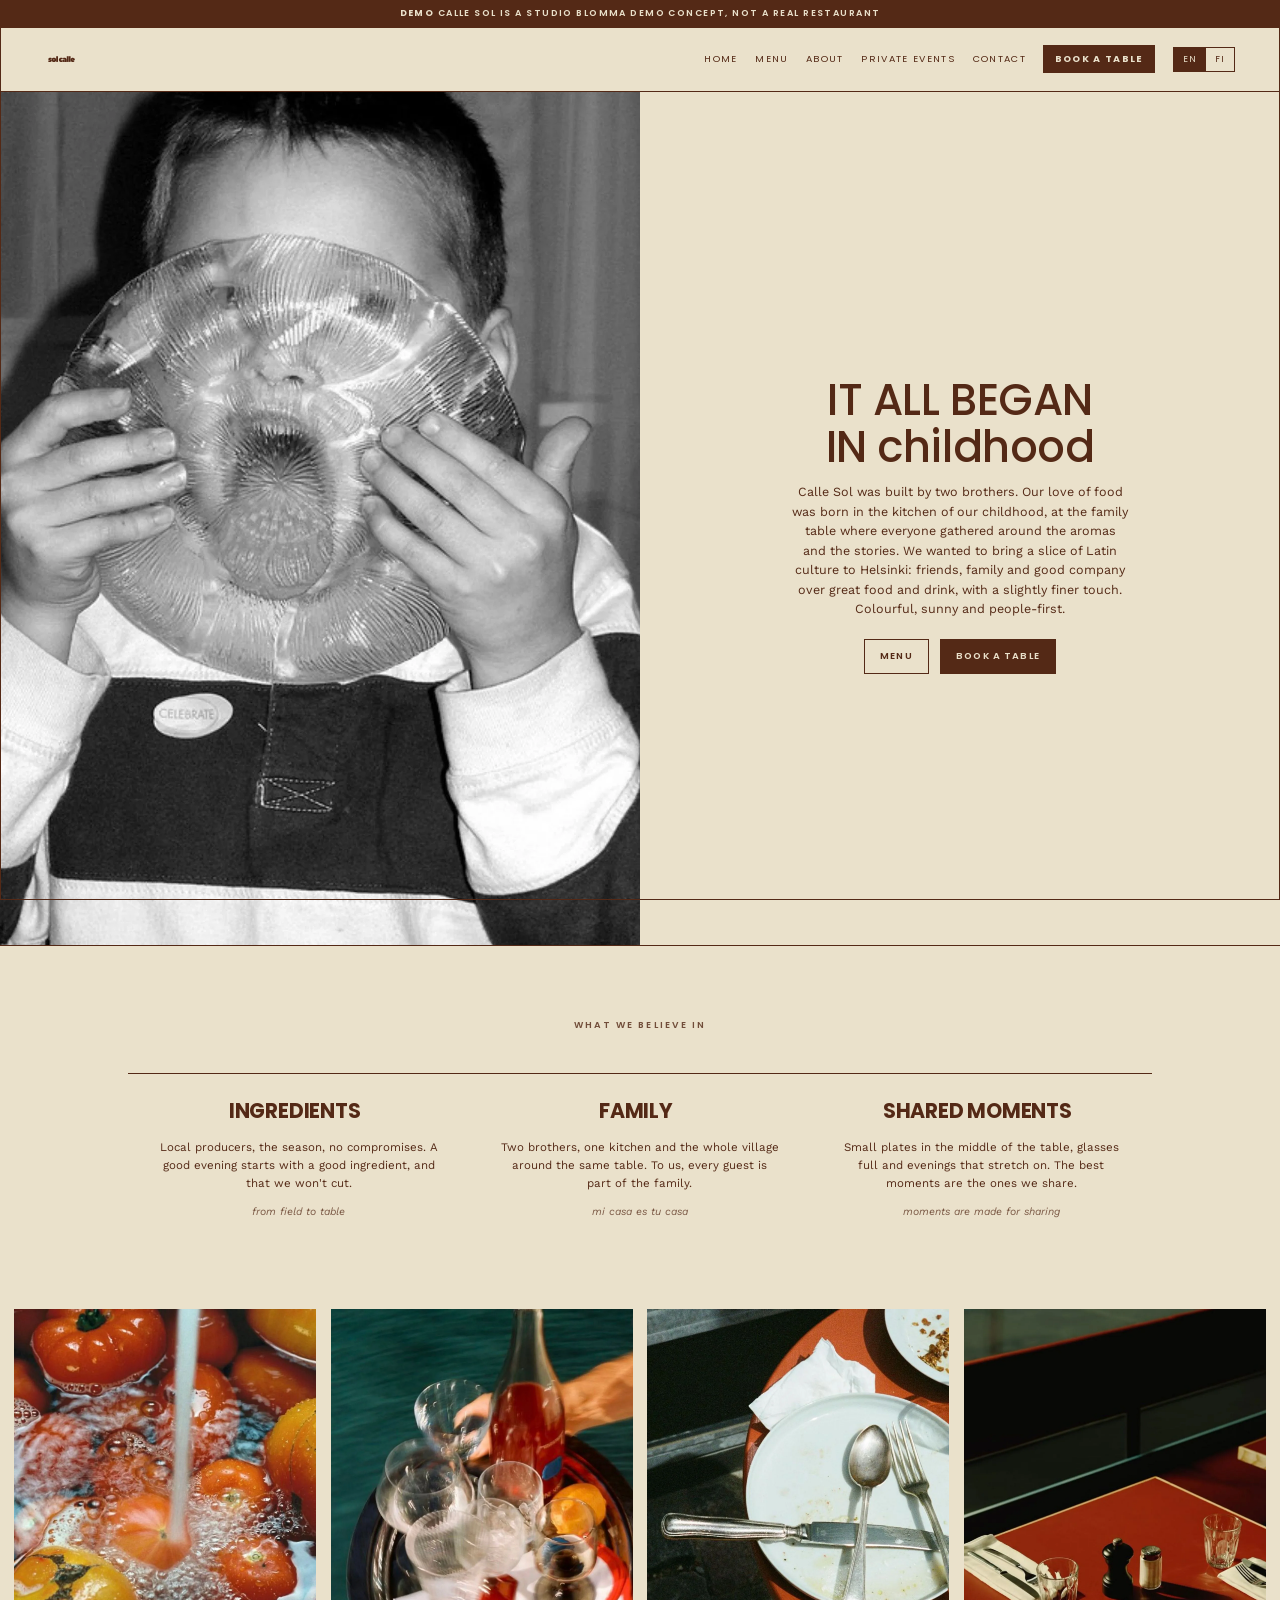
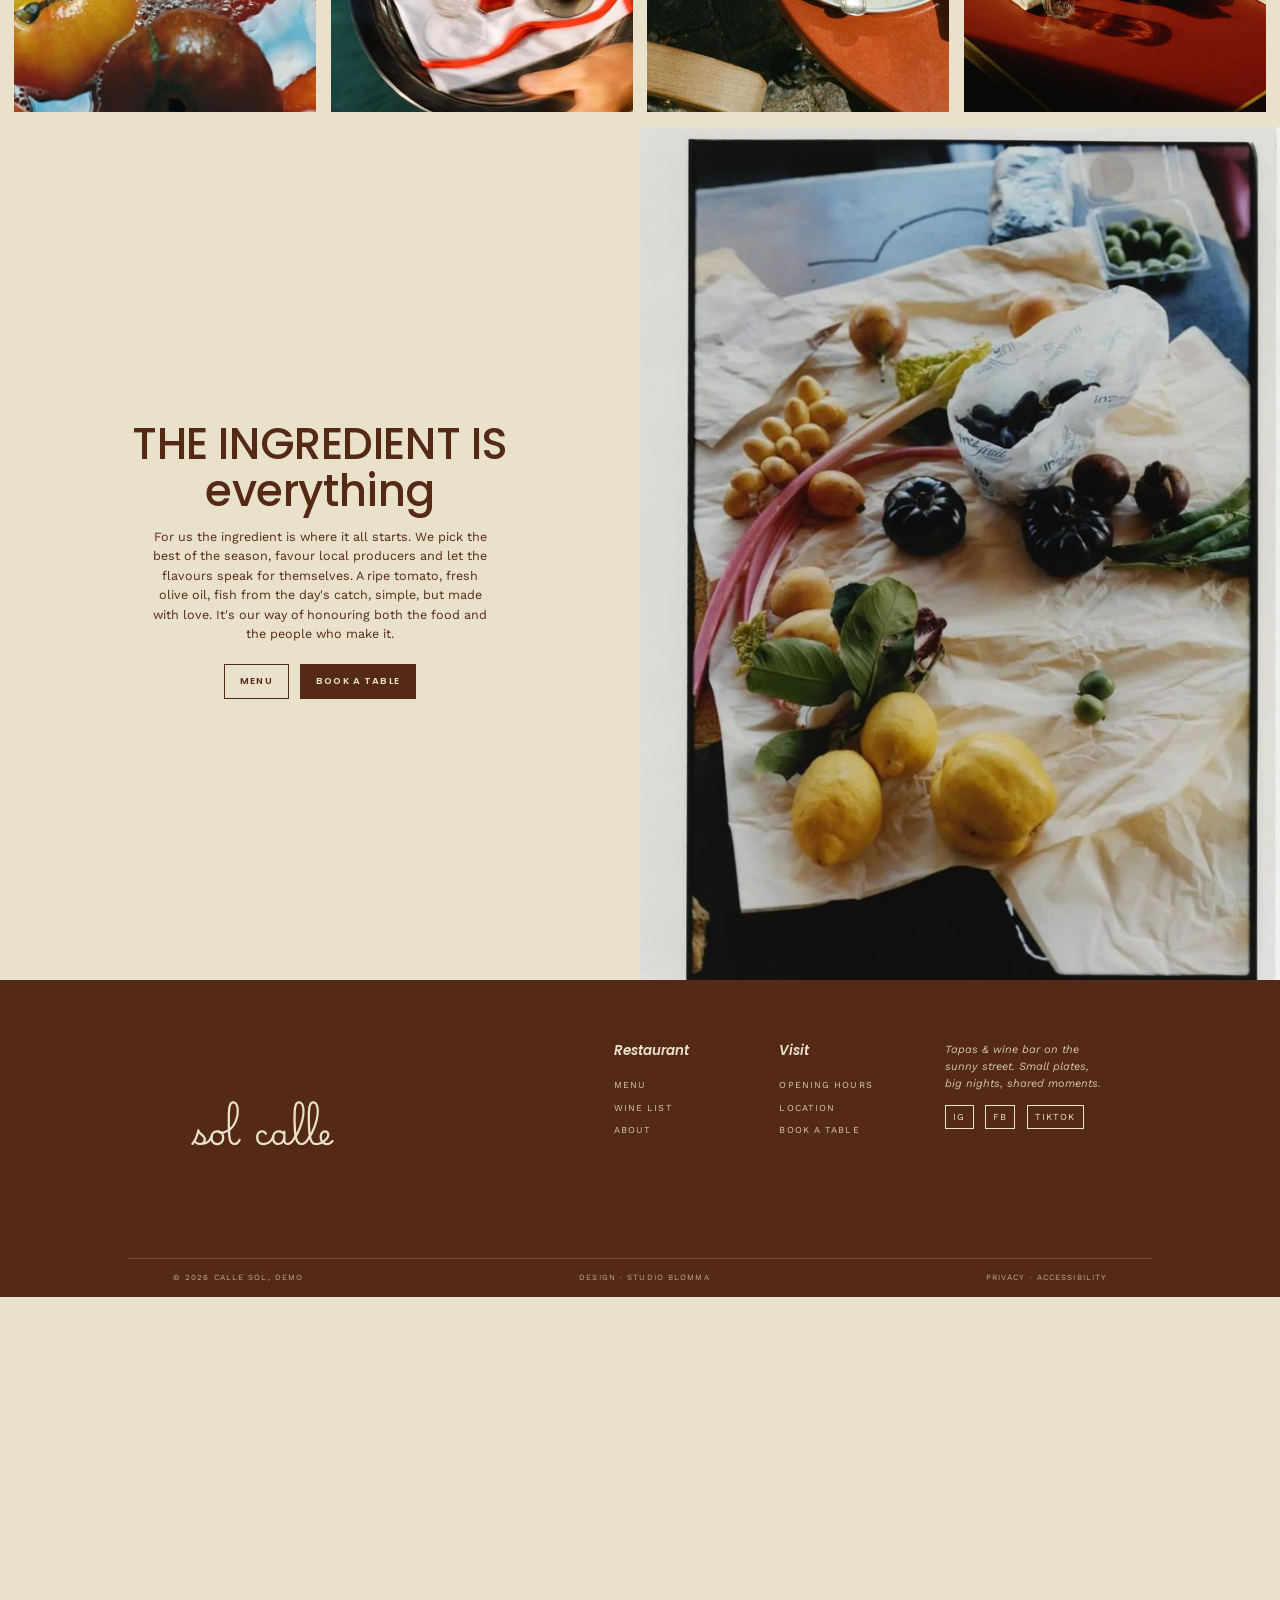
==== commit a5472d05: "About: galleria ja ingredient-osio vaihtoivat paikkaa; viiva arvot-osion ylle - meista: galleria700 " ====
--- a/meista.html
+++ b/meista.html
@@ -113,6 +113,16 @@
     </div>
   </section>
 
+  <!-- ====== 700 · GALLERIA (vain kuvat, ei otsikkoa) ====== -->
+  <section class="galleria700">
+    <div class="galleria700__row">
+      <img src="assets/kuvat/kuva-8.webp" alt="" loading="lazy" />
+      <img src="assets/kuvat/kuva-3.webp" alt="" loading="lazy" />
+      <img src="assets/kuvat/kuva-11.webp" alt="" loading="lazy" />
+      <img src="assets/kuvat/kuva-5.webp" alt="" loading="lazy" />
+    </div>
+  </section>
+
   <!-- ====== 205 · RAAKA-AINEET (puolikkaat päittäin, kuva oikea) ====== -->
   <section class="intro205">
     <div class="intro205__text">
@@ -133,16 +143,6 @@
     <div class="intro205__img" style="background-image:url('assets/kuvat/kuva-9.webp')"></div>
   </section>
 
-  <!-- ====== 700 · GALLERIA (vain kuvat, ei otsikkoa) ====== -->
-  <section class="galleria700">
-    <div class="galleria700__row">
-      <img src="assets/kuvat/kuva-8.webp" alt="" loading="lazy" />
-      <img src="assets/kuvat/kuva-3.webp" alt="" loading="lazy" />
-      <img src="assets/kuvat/kuva-11.webp" alt="" loading="lazy" />
-      <img src="assets/kuvat/kuva-5.webp" alt="" loading="lazy" />
-    </div>
-  </section>
-
   <!-- ====== 303 · FOOTER ====== -->
   <footer class="footer303">
     <div class="footer303__main">
--- a/sivut.css
+++ b/sivut.css
@@ -50,6 +50,16 @@
   zoom: 0.8; /* nykyinen 80%-zoom uutena normina */
 }
 
+/* Ohut reuna koko sivun ymparille (kaikki sivut) */
+body::after {
+  content: "";
+  position: fixed;
+  inset: 0;
+  border: 1.5px solid var(--vari-2);
+  pointer-events: none;
+  z-index: 1000;
+}
+
 img, svg { display: block; max-width: 100%; }
 
 h1, h2, h3 { font-family: var(--font-display); font-weight: 500; line-height: 1.08; letter-spacing: 0; }
@@ -113,10 +123,10 @@
 .scrolltop.is-visible { transform: translateY(0); }
 .scrolltop__logo {
   display: block; flex: none;
-  width: 200px; height: 60px;
+  width: 190px; height: 42px;
   background-color: var(--vari-2);
-  -webkit-mask-image: url("assets/logot/logo-paalogo-ilman-sivutekstia.svg");
-          mask-image: url("assets/logot/logo-paalogo-ilman-sivutekstia.svg");
+  -webkit-mask-image: url("assets/logot/logo-paalogo-hero.svg");
+          mask-image: url("assets/logot/logo-paalogo-hero.svg");
   -webkit-mask-position: left center; mask-position: left center;
   -webkit-mask-repeat: no-repeat; mask-repeat: no-repeat;
   -webkit-mask-size: contain; mask-size: contain;
@@ -143,7 +153,7 @@
 }
 @media (max-width: 860px) {
   .scrolltop__nav a:not(.is-cta) { display: none; }
-  .scrolltop__logo { width: 150px; height: 46px; }
+  .scrolltop__logo { width: 160px; height: 36px; }
 }
 
 /* ---- Book a table -modaali ------------------------------------------- */
@@ -370,6 +380,7 @@
 .arvot701 {
   padding: clamp(50px, 7vw, 100px) clamp(20px, 5vw, 56px);
   text-align: center;
+  border-top: 1.5px solid var(--ink);
 }
 .arvot701 > .eyebrow { display: block; margin-bottom: clamp(30px, 4vw, 52px); opacity: 0.8; }
 .arvot701__grid {
@@ -408,6 +419,7 @@
 .hours {
   text-align: center;
   padding: clamp(56px, 8vw, 110px) 20px;
+  background: var(--vari-1);
   border-top: 1px solid color-mix(in srgb, var(--ink) 22%, transparent);
 }
 .hours__title {
@@ -685,22 +697,24 @@
   display: grid;
   grid-template-columns: 45% 55%;
   min-height: 80vh;
+  background: var(--vari-1);
 }
 .kontakti209__map {
   position: relative;
   min-height: 400px;
-  background: var(--vari-10);
-}
-.kontakti209__map iframe { width: 100%; height: 100%; min-height: 400px; border: 0; display: block; }
+  padding: clamp(20px, 3vw, 44px);   /* kartta ikkunana */
+  background: var(--vari-1);
+}
+.kontakti209__map iframe { width: 100%; height: 100%; min-height: 340px; border: 1.5px solid var(--ink); display: block; }
 .kontakti209__panel {
-  background: var(--vari-2);
-  color: var(--vari-7);
+  background: var(--vari-1);
+  color: var(--ink);
   padding: clamp(40px, 6vw, 84px);
   display: flex;
   flex-direction: column;
   justify-content: center;
 }
-.kontakti209__panel .eyebrow { color: var(--vari-7); }
+.kontakti209__panel .eyebrow { color: var(--vari-3); }
 .kontakti209__panel h2 { font-size: clamp(2.1rem, 4.6vw, 3.5rem); margin: 14px 0 28px; }
 .kontakti209__panel h2 em { font-style: normal; }
 .kontakti209__info {
@@ -714,7 +728,7 @@
   text-transform: uppercase;
   letter-spacing: 0.14em;
   font-size: 0.72rem;
-  color: var(--vari-7);
+  color: var(--vari-3);
   margin-bottom: 8px;
 }
 .kontakti209__info p { font-size: 0.92rem; line-height: 1.7; }
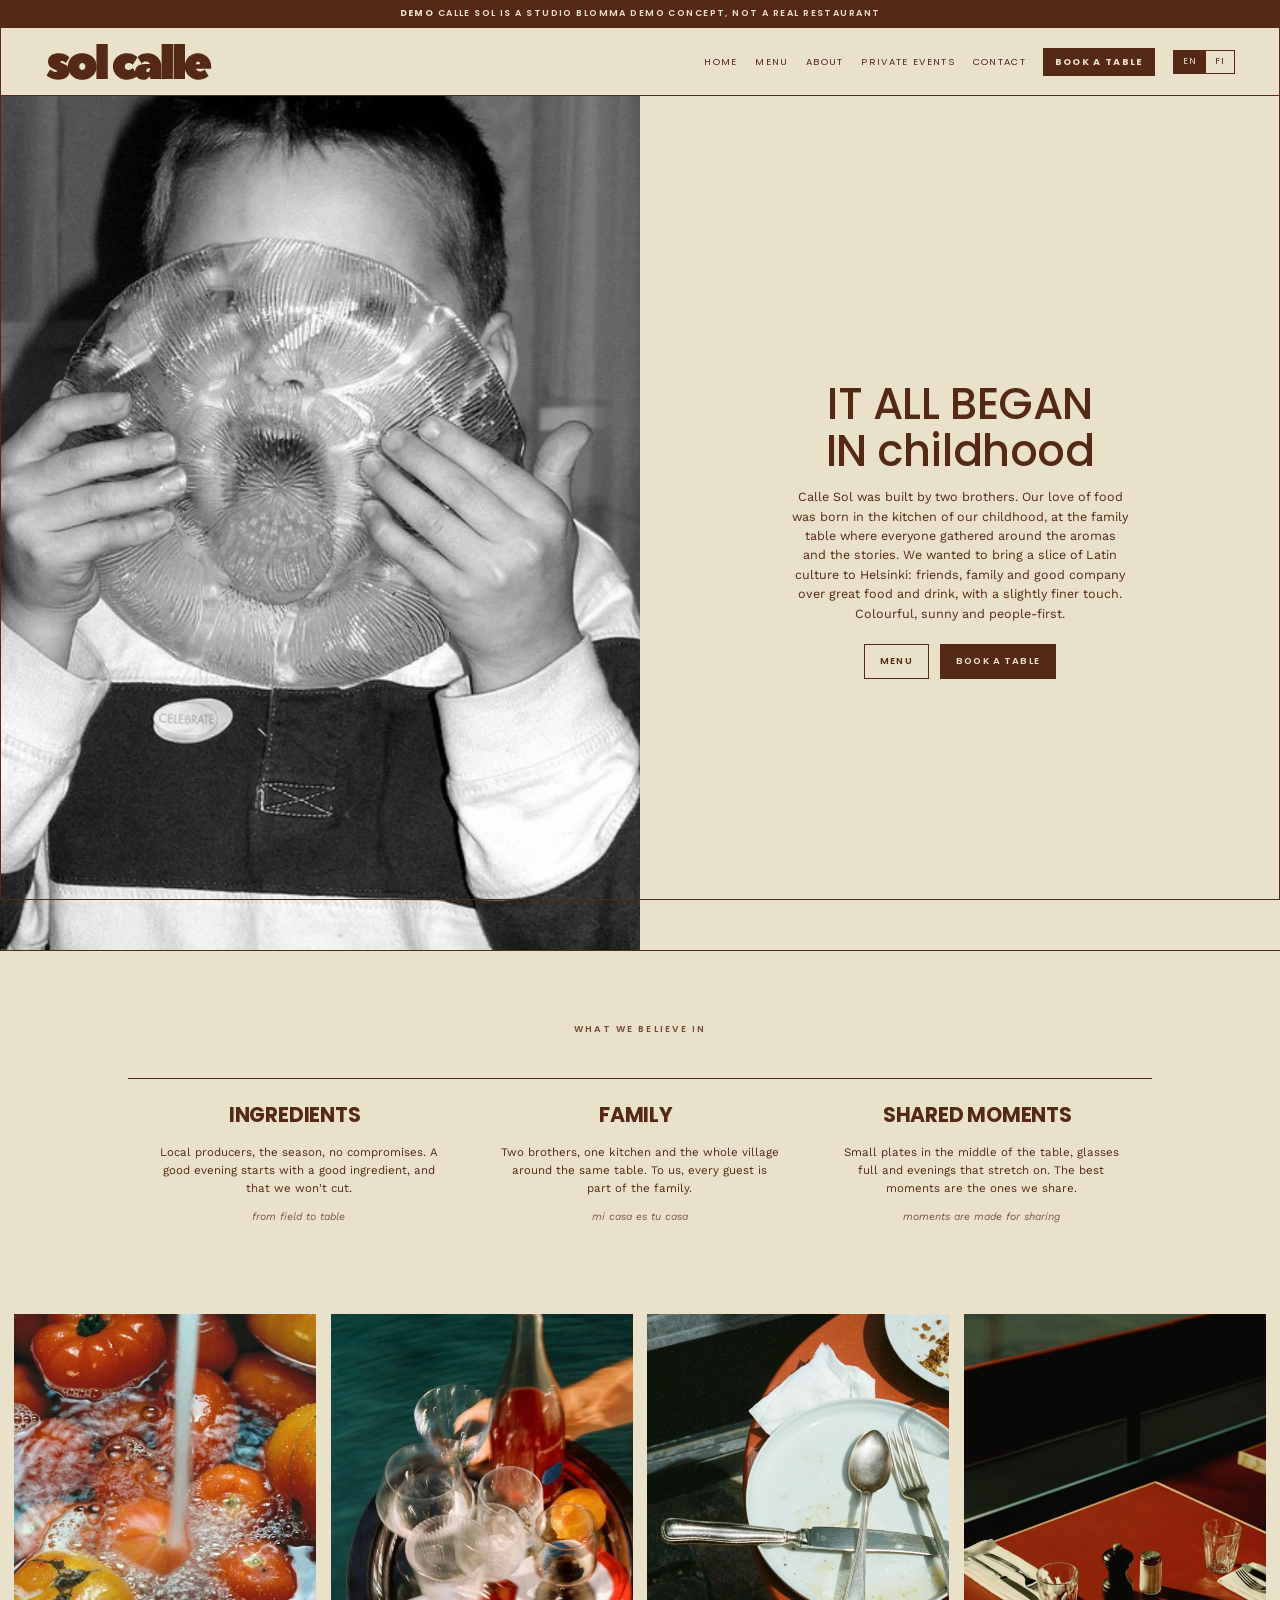
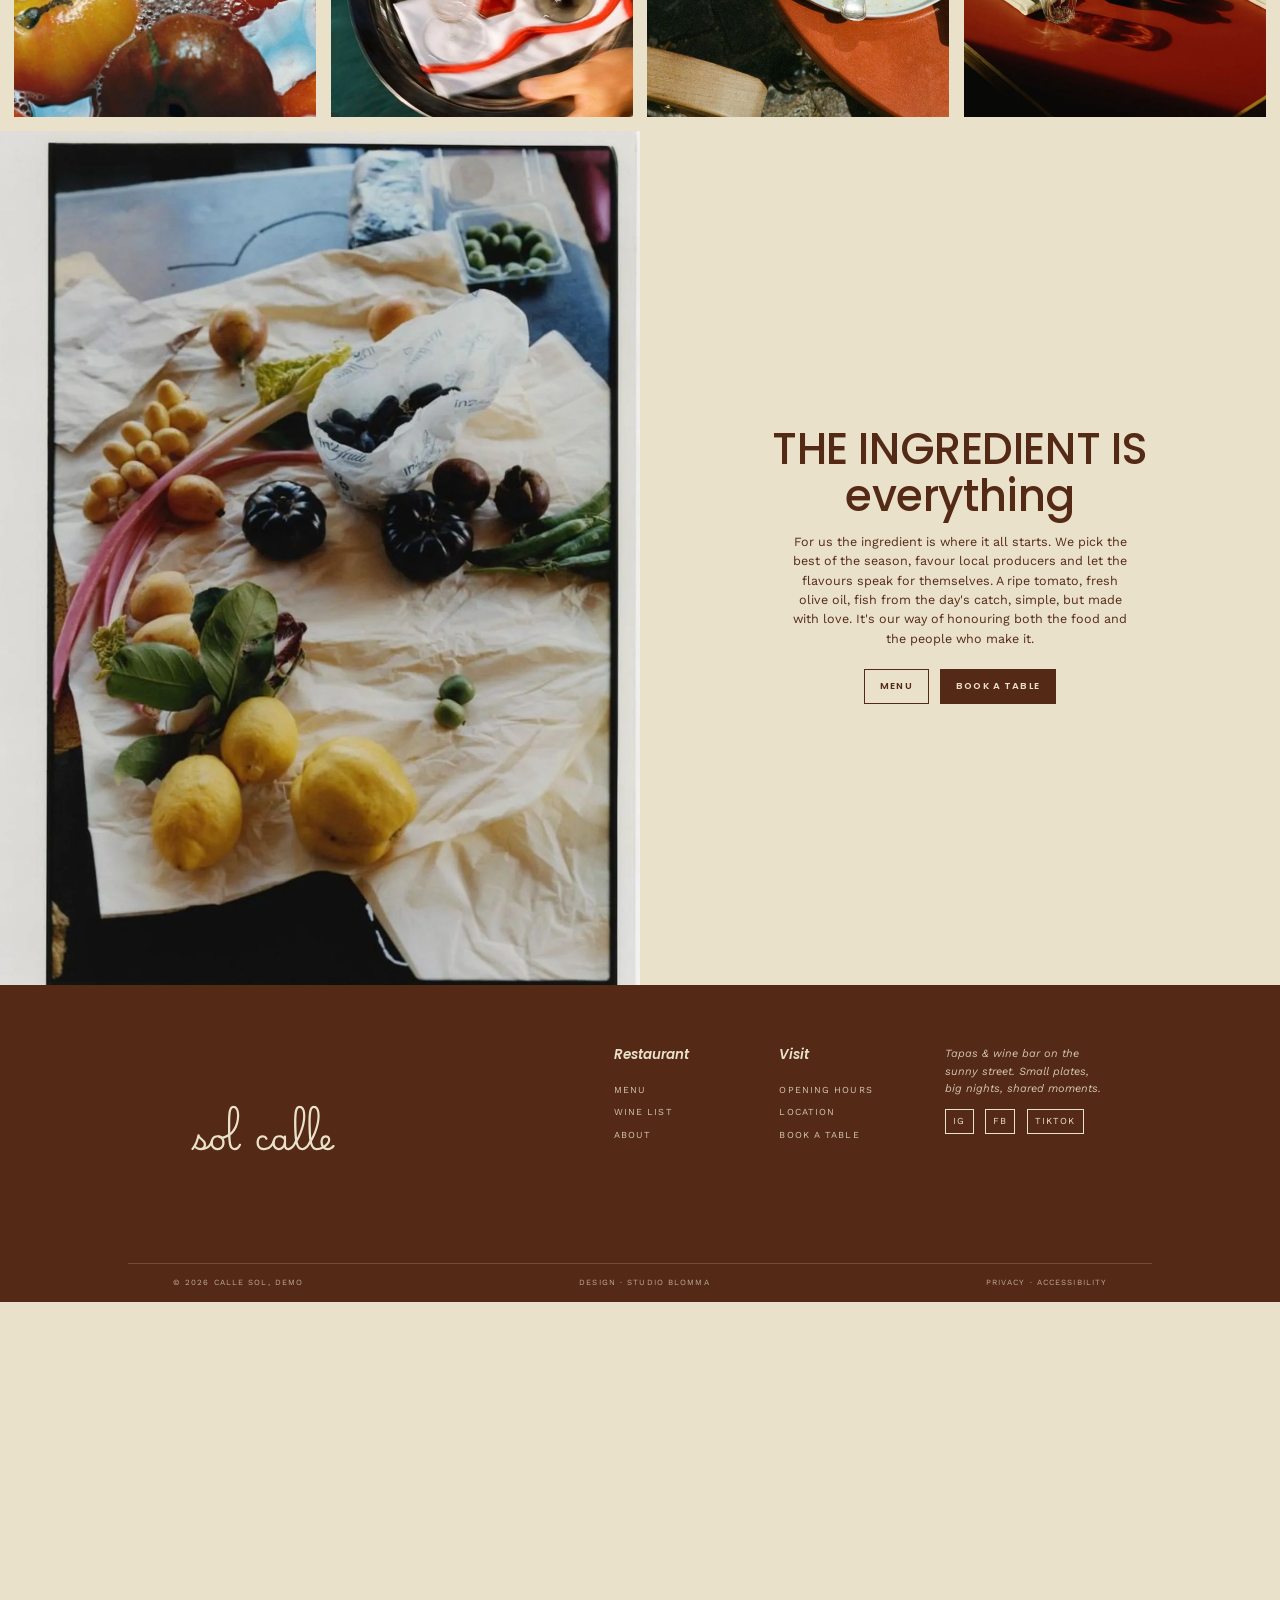
==== commit a00adddc: "About: ingredient-osion kuva vasemmalle (intro205--kuvavasen) Co-Authored-By: Claude Opus 4.8 <norep" ====
--- a/meista.html
+++ b/meista.html
@@ -123,8 +123,8 @@
     </div>
   </section>
 
-  <!-- ====== 205 · RAAKA-AINEET (puolikkaat päittäin, kuva oikea) ====== -->
-  <section class="intro205">
+  <!-- ====== 205 · RAAKA-AINEET (puolikkaat päittäin, kuva vasen) ====== -->
+  <section class="intro205 intro205--kuvavasen">
     <div class="intro205__text">
       <span class="eyebrow"><span data-l="en">Ingredients</span><span data-l="fi">Raaka-aineet</span></span>
       <h2>
--- a/sivut.css
+++ b/sivut.css
@@ -296,10 +296,10 @@
   border-bottom: 1.5px solid var(--ink);
 }
 .topnav__logo {
-  width: 116px; height: 42px;
+  width: 210px; height: 48px;
   color: var(--ink);
-  -webkit-mask-image: url("assets/logot/logo-paalogo-ilman-sivutekstia.svg");
-          mask-image: url("assets/logot/logo-paalogo-ilman-sivutekstia.svg");
+  -webkit-mask-image: url("assets/logot/logo-paalogo-hero.svg");
+          mask-image: url("assets/logot/logo-paalogo-hero.svg");
   -webkit-mask-position: left center; mask-position: left center;
 }
 .topnav__links { display: flex; align-items: center; gap: 22px; flex-wrap: wrap; }
@@ -456,18 +456,23 @@
    ======================================================================== */
 
 .book217 {
+  display: grid;
+  grid-template-columns: 1fr 1fr;
+}
+.book217__panel {
   position: relative;
-  padding: clamp(50px, 8vw, 110px) 20px;
-  /* kuva tayttaa osion (reunat koskettavat), korkeus ennallaan */
-  background: var(--paper) center/cover no-repeat;
-  background-image: url("assets/kuvat/kuva-10.webp");
+  display: flex;
+  align-items: center;
+  justify-content: center;
+  min-height: 72vh;
+  padding: clamp(40px, 5vw, 80px) clamp(20px, 3vw, 44px);
+  background: var(--vari-11) center/cover no-repeat;
 }
 .book217__card {
   background: var(--paper);
-  max-width: 560px;
-  margin: 0 auto;
-  text-align: center;
-  padding: clamp(34px, 5vw, 60px) clamp(26px, 5vw, 56px);
+  max-width: 460px;
+  text-align: center;
+  padding: clamp(34px, 4vw, 56px) clamp(26px, 4vw, 48px);
   border: 1.5px solid var(--ink);
 }
 .book217__card .eyebrow { color: var(--vari-11); }
@@ -513,8 +518,11 @@
   text-align: center;
   padding: clamp(70px, 11vw, 150px) 20px;
   color: var(--vari-7);
-  background: var(--vari-11) center/cover no-repeat;
-  background-image: linear-gradient(rgba(30,15,8,.62), rgba(30,15,8,.62)), url("assets/kuvat/kuva-11.webp");
+  background-color: var(--vari-11);
+  background-image: linear-gradient(rgba(30,15,8,.62), rgba(30,15,8,.62)), url("assets/kuvat/kuva-4.webp");
+  background-position: center;
+  background-repeat: no-repeat;
+  background-size: cover, 100% auto;   /* verho peittaa, kuva koko leveydelta (molemmat reunat) */
 }
 .mission908__mark {
   width: clamp(220px, 28vw, 360px);
@@ -796,6 +804,8 @@
   .cta802--flip .cta802__text, .cta802--flip .cta802__img { order: 0; }
   .value904__grid { grid-template-columns: repeat(2, 1fr); }
   .kontakti209 { grid-template-columns: 1fr; }
+  .book217 { grid-template-columns: 1fr; }
+  .book217__panel { min-height: 52vh; }
   .footer303__main { grid-template-columns: 1fr 1fr; }
   .hours__cols { flex-direction: column; gap: 28px; }
 }
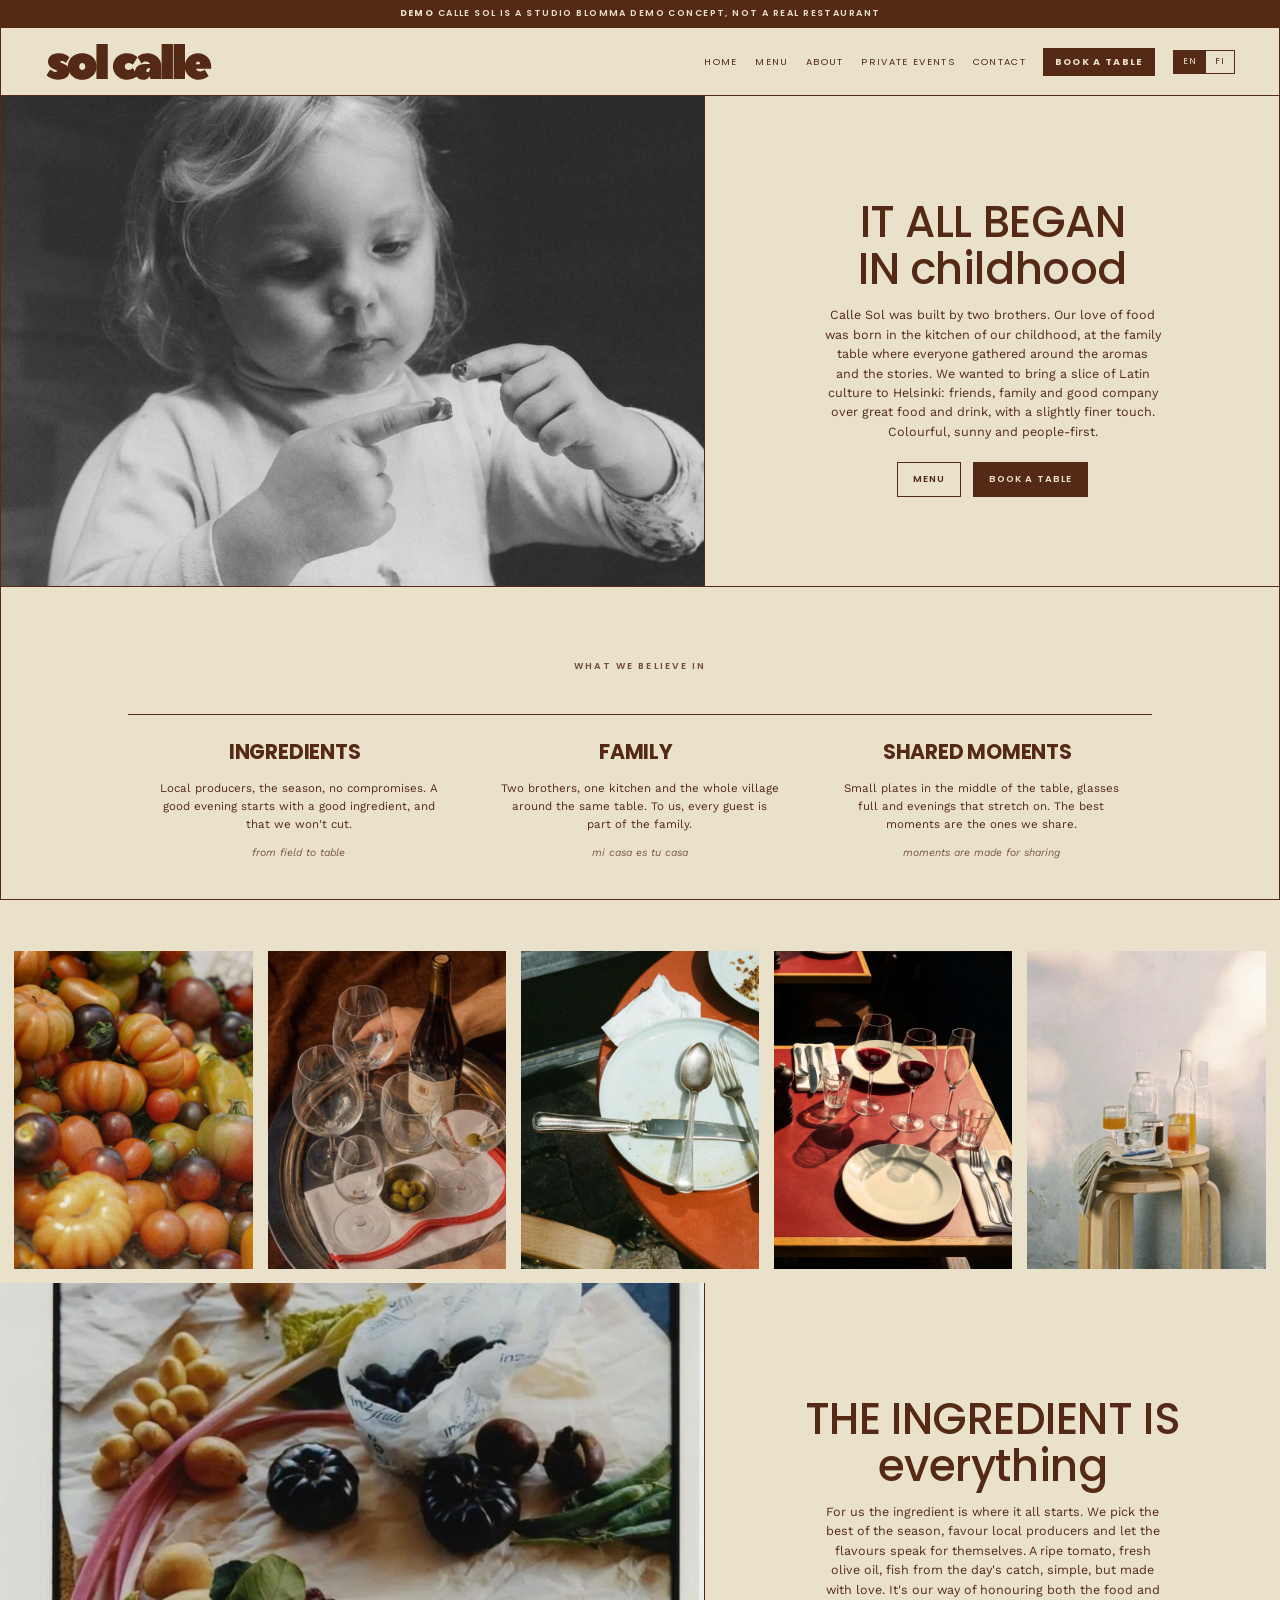
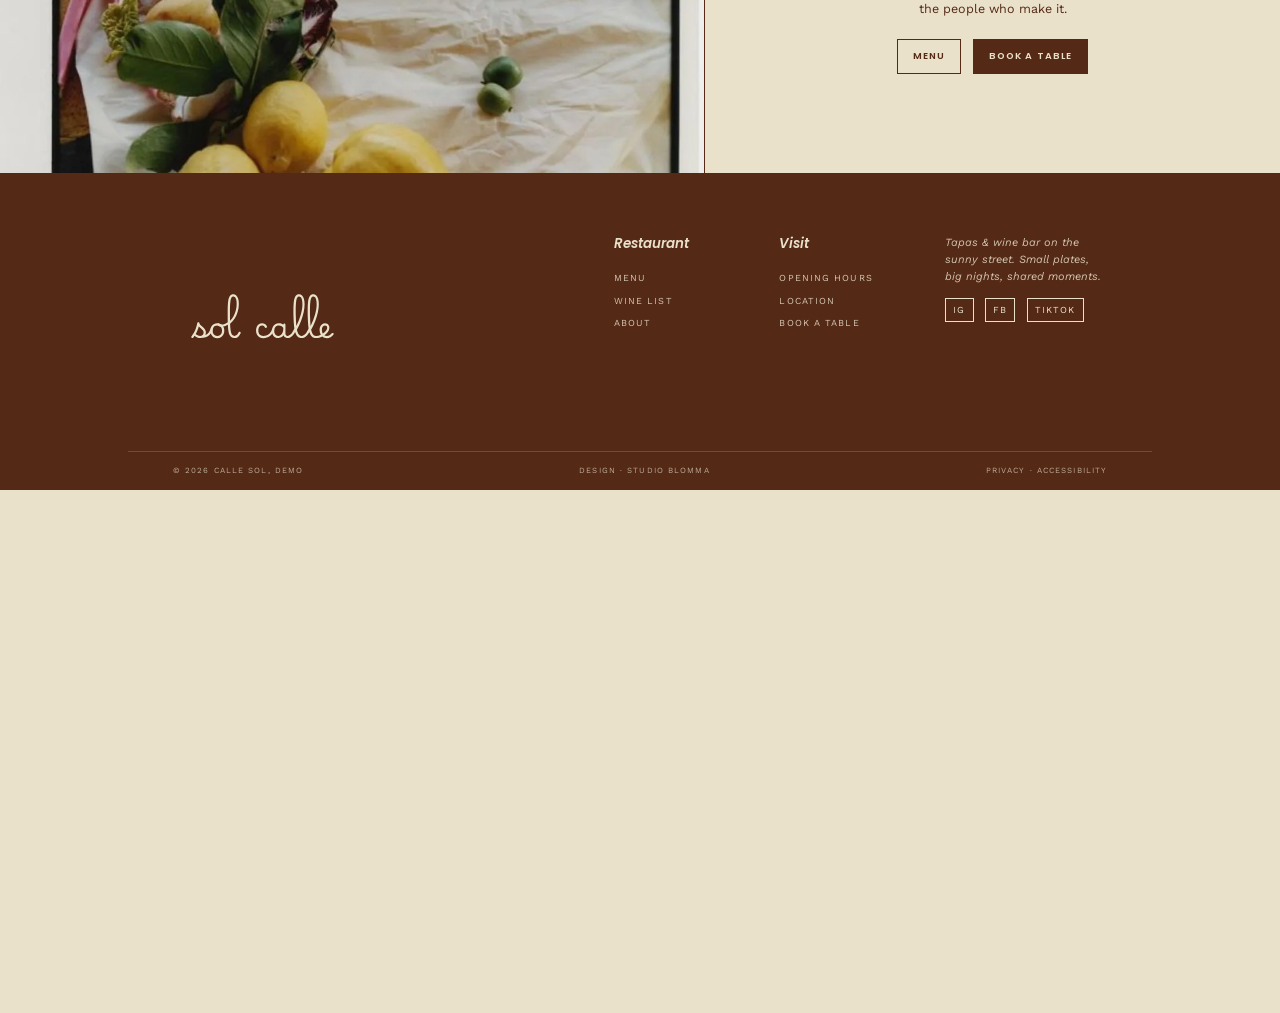
==== commit f387f7ba: "Galleriat 5 kuvaan: lisatty ylimaaraisia kuvia mukaan - .galleria700__row repeat(4) -> repeat(5) - y" ====
--- a/meista.html
+++ b/meista.html
@@ -120,6 +120,7 @@
       <img src="assets/kuvat/kuva-3.webp" alt="" loading="lazy" />
       <img src="assets/kuvat/kuva-11.webp" alt="" loading="lazy" />
       <img src="assets/kuvat/kuva-5.webp" alt="" loading="lazy" />
+      <img src="assets/kuvat/kuva-12.webp" alt="" loading="lazy" />
     </div>
   </section>
 
--- a/sivut.css
+++ b/sivut.css
@@ -217,6 +217,7 @@
   display: grid;
   grid-template-columns: 1fr 1fr;
   min-height: 88vh;
+  border-bottom: 1.5px solid var(--ink);
 }
 
 /* Vasen palsta: kuva 5 */
@@ -249,6 +250,7 @@
   flex-direction: column;
   justify-content: space-between;
   padding: 26px 34px 0;
+  border-left: 1.5px solid var(--ink);
 }
 .hero107__nav {
   display: flex;
@@ -256,6 +258,9 @@
   gap: clamp(12px, 1.5vw, 22px);
   justify-content: flex-end;
   flex-wrap: nowrap;
+  margin: 0 -34px;
+  padding: 0 34px 18px;
+  border-bottom: 1.5px solid var(--ink);
 }
 .hero107__nav a, .hero107__nav .langtoggle { white-space: nowrap; }
 .hero107__nav a {
@@ -318,9 +323,10 @@
 
 .intro205 {
   display: grid;
-  grid-template-columns: 1fr 1fr;
+  grid-template-columns: 45% 55%;
   align-items: stretch;
   gap: 0;
+  min-height: 68vh;
 }
 .intro205__text {
   display: flex;
@@ -330,6 +336,7 @@
   text-align: center;
   padding: clamp(40px, 6vw, 84px) clamp(24px, 5vw, 72px);
   order: 1;
+  border-right: 1.5px solid var(--ink);
 }
 .intro205__text h2 {
   font-size: clamp(2.1rem, 4.4vw, 3.4rem);
@@ -346,8 +353,7 @@
 .intro205__btns { display: flex; gap: 14px; flex-wrap: wrap; justify-content: center; }
 .intro205__img {
   order: 2;
-  aspect-ratio: 3 / 4;       /* koko pystykuva nakyy, osio mukautuu */
-  align-self: start;
+  min-height: 360px;
   background: var(--paper) center/cover no-repeat;
   background-image: url("assets/kuvat/kuva-12.webp");
 }
@@ -369,7 +375,8 @@
 .btn--solid { background: var(--vari-2); border-color: var(--vari-2); color: var(--paper); }
 
 /* 205-variantti: puolikkaat päittäin (kuva vasen, teksti oikea) */
-.intro205--kuvavasen .intro205__text { order: 2; }
+.intro205--kuvavasen { grid-template-columns: 55% 45%; }
+.intro205--kuvavasen .intro205__text { order: 2; border-right: none; border-left: 1.5px solid var(--ink); }
 .intro205--kuvavasen .intro205__img  { order: 1; }
 
 /* ========================================================================
@@ -420,7 +427,7 @@
   text-align: center;
   padding: clamp(56px, 8vw, 110px) 20px;
   background: var(--vari-1);
-  border-top: 1px solid color-mix(in srgb, var(--ink) 22%, transparent);
+  border-top: 1.5px solid var(--ink);
 }
 .hours__title {
   font-size: clamp(1.4rem, 3vw, 2.1rem);
@@ -458,6 +465,7 @@
 .book217 {
   display: grid;
   grid-template-columns: 1fr 1fr;
+  border-top: 1.5px solid var(--ink);
 }
 .book217__panel {
   position: relative;
@@ -470,10 +478,15 @@
 }
 .book217__card {
   background: var(--paper);
+  width: 100%;
   max-width: 460px;
+  min-height: 440px;
   text-align: center;
   padding: clamp(34px, 4vw, 56px) clamp(26px, 4vw, 48px);
   border: 1.5px solid var(--ink);
+  display: flex;
+  flex-direction: column;
+  justify-content: center;
 }
 .book217__card .eyebrow { color: var(--vari-11); }
 .book217__card h2 {
@@ -481,7 +494,7 @@
   font-weight: 600;
   font-size: clamp(1.9rem, 4.4vw, 2.8rem);
   margin: 14px 0 18px;
-  color: var(--vari-3);
+  color: var(--ink);
 }
 .book217__card p { font-size: 0.96rem; max-width: 42ch; margin: 0 auto 26px; }
 
@@ -504,6 +517,7 @@
   gap: 12px;
 }
 .nostot__item + .nostot__item { border-left: 1.5px solid var(--ink); }
+.nostot__item .eyebrow { display: none; }
 .nostot__item h3 { font-family: var(--font-display); font-size: 1.5rem; text-transform: uppercase; letter-spacing: -0.01em; }
 .nostot__item p { font-size: 0.92rem; }
 .nostot__link { margin-top: auto; font-family: var(--font-display); text-transform: uppercase; letter-spacing: 0.14em; font-size: 0.74rem; font-weight: 600; }
@@ -614,6 +628,7 @@
   align-items: center;
   text-align: center;
   padding: clamp(40px, 6vw, 84px);
+  border-right: 1.5px solid var(--ink);
 }
 .cta802__text h2 {
   font-size: clamp(2.1rem, 4.4vw, 3.4rem);
@@ -623,12 +638,11 @@
 .cta802__text p { font-size: 0.95rem; max-width: 46ch; margin-bottom: 28px; }
 .cta802__img {
   position: relative;
-  aspect-ratio: 3 / 4;       /* koko pystykuva nakyy, tayttaa leveyden */
-  align-self: start;
+  min-height: 360px;
   background: var(--paper) center/cover no-repeat;
 }
 .cta802--flip { grid-template-columns: 55% 45%; }
-.cta802--flip .cta802__text { order: 2; }
+.cta802--flip .cta802__text { order: 2; border-right: none; border-left: 1.5px solid var(--ink); }
 .cta802--flip .cta802__img  { order: 1; }
 
 /* ========================================================================
@@ -689,13 +703,20 @@
 .galleria700 { padding: clamp(8px, 1.5vw, 18px); }
 .galleria700__row {
   display: grid;
-  grid-template-columns: repeat(4, 1fr);
+  grid-template-columns: repeat(5, 1fr);
   gap: clamp(8px, 1.5vw, 18px);
 }
 .galleria700__row img { width: 100%; height: auto; display: block; }
 @media (max-width: 760px) {
   .galleria700__row { grid-template-columns: repeat(2, 1fr); }
 }
+
+/* ---- Rekrytointiosio (vihrea tausta + yhteydenotto) ------------------ */
+.rekry { text-align: center; padding: clamp(64px, 10vw, 130px) clamp(20px, 8vw, 120px); }
+.rekry__inner { max-width: 54ch; margin: 0 auto; display: flex; flex-direction: column; align-items: center; gap: 20px; }
+.rekry h2 { font-size: clamp(1.8rem, 4vw, 2.8rem); line-height: 1.12; }
+.rekry p { font-size: 0.98rem; }
+.rekry .btn--solid { background: var(--paper-2); color: var(--olive-husk); border-color: var(--paper-2); }
 
 /* ========================================================================
    209 - OTA YHTEYTTÄ (vasen kartta + oikea tumma infopalsta)
@@ -796,12 +817,14 @@
   .hero107__nav { flex-wrap: wrap; justify-content: flex-start; }
   .intro205 { grid-template-columns: 1fr; }
   .intro205__img { order: 0; min-height: 320px; }
+  .intro205__text, .intro205--kuvavasen .intro205__text { border-left: none; border-right: none; }
   .nostot { grid-template-columns: 1fr; }
   .nostot__item + .nostot__item { border-left: none; border-top: 1.5px solid var(--ink); }
   .arvot701__grid { grid-template-columns: 1fr; }
   .arvot701__col + .arvot701__col { border-left: none; border-top: 1.5px solid var(--ink); margin-top: 8px; padding-top: 28px; }
   .cta802, .cta802--flip { grid-template-columns: 1fr; }
   .cta802--flip .cta802__text, .cta802--flip .cta802__img { order: 0; }
+  .cta802__text, .cta802--flip .cta802__text { border-left: none; border-right: none; }
   .value904__grid { grid-template-columns: repeat(2, 1fr); }
   .kontakti209 { grid-template-columns: 1fr; }
   .book217 { grid-template-columns: 1fr; }
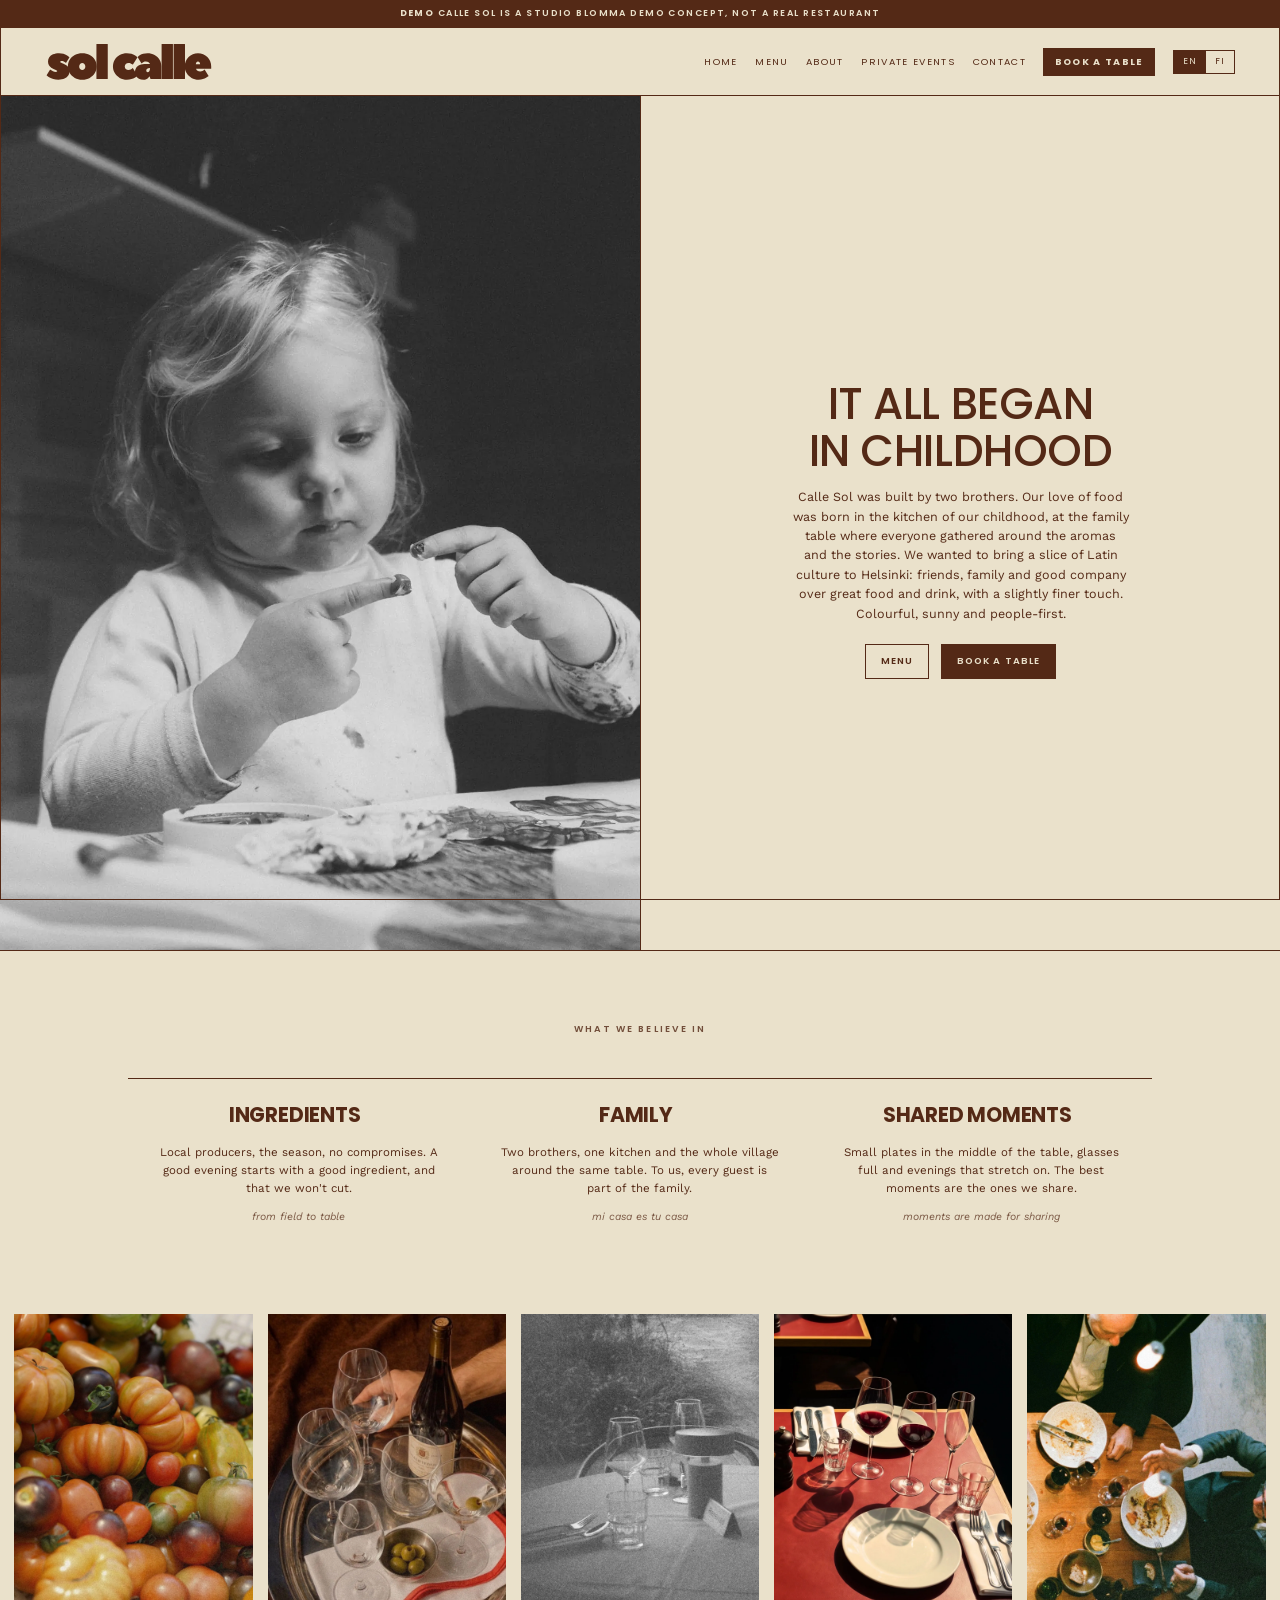
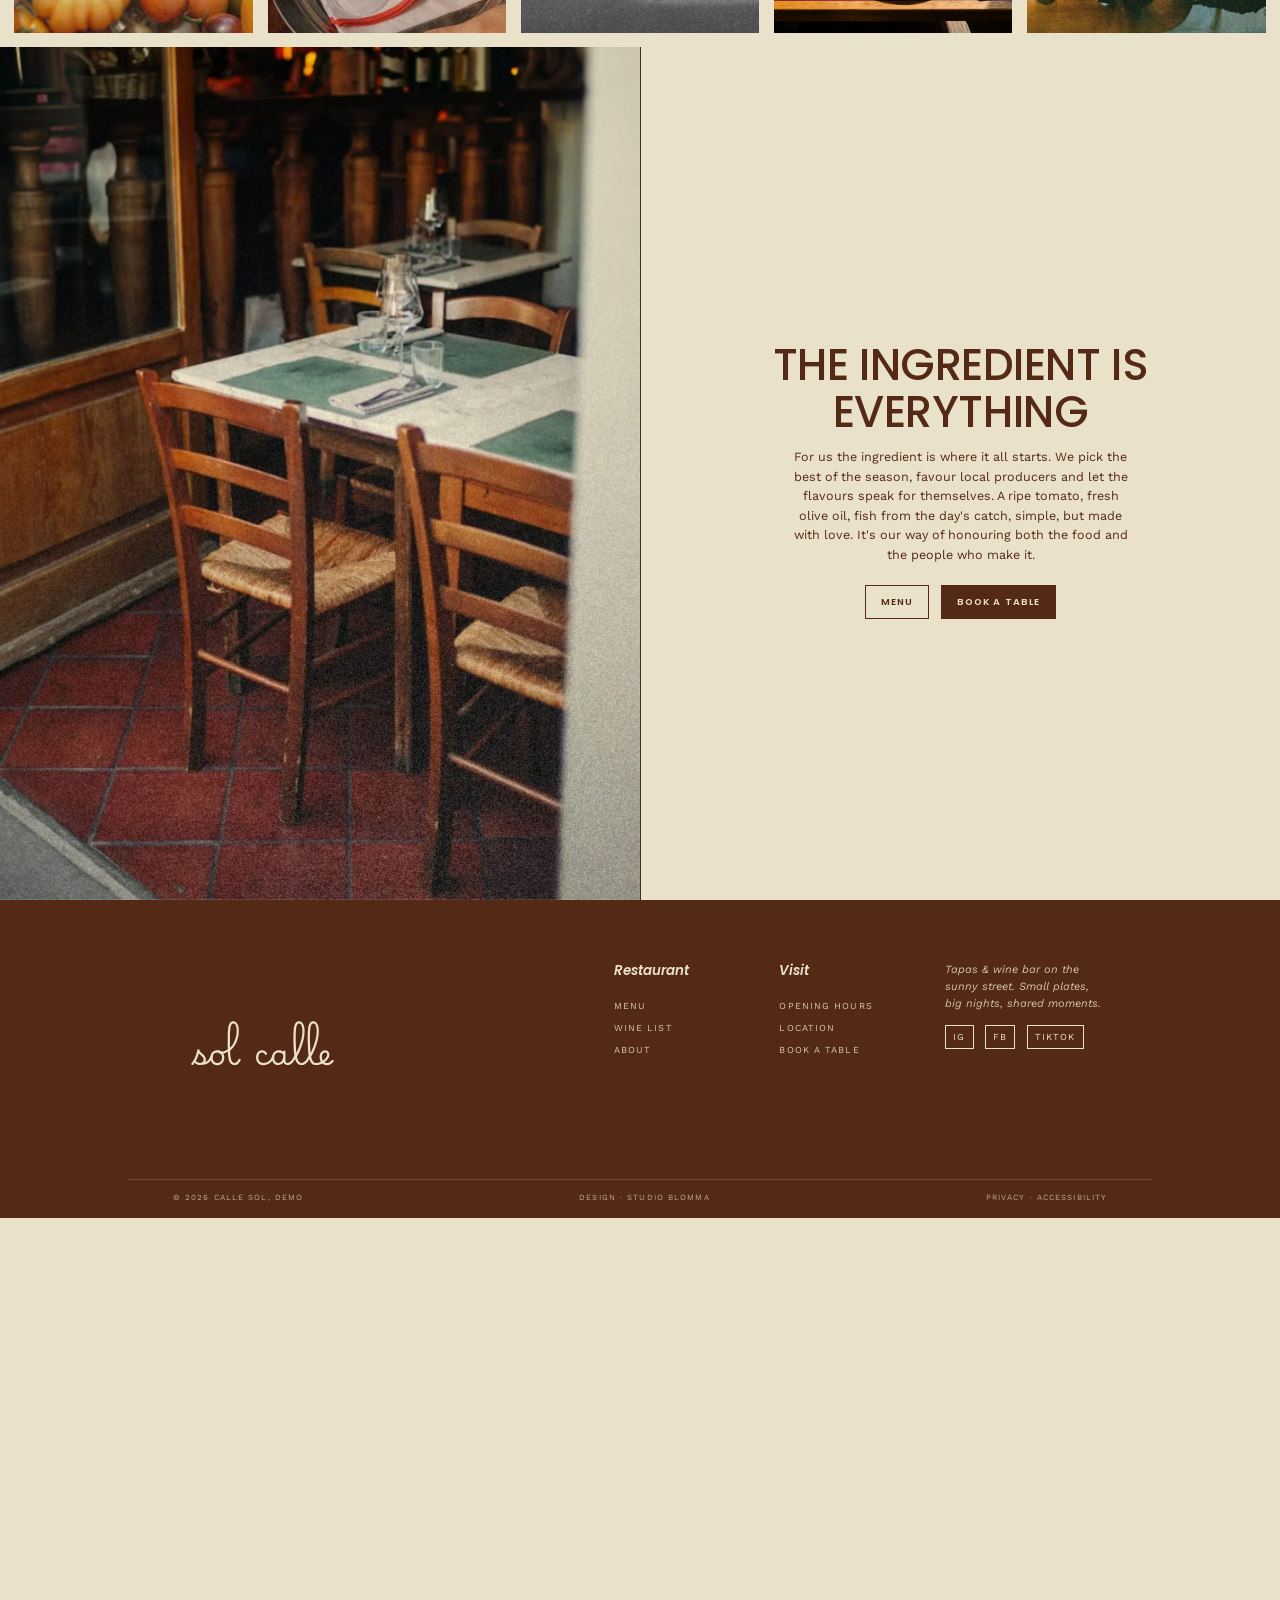
==== commit 2238bac0: "Vain uudet kuvat sivustolla (1-8); otsikoiden korostussanat isoilla kirjaimilla - Korvattu kaikki va" ====
--- a/meista.html
+++ b/meista.html
@@ -118,9 +118,9 @@
     <div class="galleria700__row">
       <img src="assets/kuvat/kuva-8.webp" alt="" loading="lazy" />
       <img src="assets/kuvat/kuva-3.webp" alt="" loading="lazy" />
-      <img src="assets/kuvat/kuva-11.webp" alt="" loading="lazy" />
+      <img src="assets/kuvat/kuva-7.webp" alt="" loading="lazy" />
       <img src="assets/kuvat/kuva-5.webp" alt="" loading="lazy" />
-      <img src="assets/kuvat/kuva-12.webp" alt="" loading="lazy" />
+      <img src="assets/kuvat/kuva-4.webp" alt="" loading="lazy" />
     </div>
   </section>
 
@@ -141,7 +141,7 @@
         <a class="btn btn--solid" href="ota-yhteytta.html#varaa"><span data-l="en">Book a table</span><span data-l="fi">Varaa pöytä</span></a>
       </div>
     </div>
-    <div class="intro205__img" style="background-image:url('assets/kuvat/kuva-9.webp')"></div>
+    <div class="intro205__img" style="background-image:url('assets/kuvat/kuva-6.webp')"></div>
   </section>
 
   <!-- ====== 303 · FOOTER ====== -->
--- a/sivut.css
+++ b/sivut.css
@@ -323,10 +323,9 @@
 
 .intro205 {
   display: grid;
-  grid-template-columns: 45% 55%;
+  grid-template-columns: 1fr 1fr;
   align-items: stretch;
   gap: 0;
-  min-height: 68vh;
 }
 .intro205__text {
   display: flex;
@@ -344,7 +343,7 @@
   letter-spacing: -0.01em;
   margin: 16px 0;
 }
-.intro205__text h2 em { font-style: normal; text-transform: none; }
+.intro205__text h2 em { font-style: normal; }
 .intro205__body {
   max-width: 42ch;
   font-size: 0.98rem;
@@ -353,9 +352,10 @@
 .intro205__btns { display: flex; gap: 14px; flex-wrap: wrap; justify-content: center; }
 .intro205__img {
   order: 2;
-  min-height: 360px;
+  aspect-ratio: 3 / 4;        /* koko pystykuva nakyy, leveys = puolikas */
+  align-self: start;
   background: var(--paper) center/cover no-repeat;
-  background-image: url("assets/kuvat/kuva-12.webp");
+  background-image: url("assets/kuvat/kuva-2.webp");
 }
 
 /* Painikkeet (terävät, caps) */
@@ -375,7 +375,7 @@
 .btn--solid { background: var(--vari-2); border-color: var(--vari-2); color: var(--paper); }
 
 /* 205-variantti: puolikkaat päittäin (kuva vasen, teksti oikea) */
-.intro205--kuvavasen { grid-template-columns: 55% 45%; }
+.intro205--kuvavasen { grid-template-columns: 1fr 1fr; }
 .intro205--kuvavasen .intro205__text { order: 2; border-right: none; border-left: 1.5px solid var(--ink); }
 .intro205--kuvavasen .intro205__img  { order: 1; }
 
@@ -617,8 +617,7 @@
 
 .cta802 {
   display: grid;
-  grid-template-columns: 45% 55%;
-  min-height: 68vh;
+  grid-template-columns: 1fr 1fr;
 }
 .cta802__text {
   background: var(--paper);
@@ -638,10 +637,11 @@
 .cta802__text p { font-size: 0.95rem; max-width: 46ch; margin-bottom: 28px; }
 .cta802__img {
   position: relative;
-  min-height: 360px;
+  aspect-ratio: 3 / 4;        /* koko pystykuva nakyy, leveys = puolikas */
+  align-self: start;
   background: var(--paper) center/cover no-repeat;
 }
-.cta802--flip { grid-template-columns: 55% 45%; }
+.cta802--flip { grid-template-columns: 1fr 1fr; }
 .cta802--flip .cta802__text { order: 2; border-right: none; border-left: 1.5px solid var(--ink); }
 .cta802--flip .cta802__img  { order: 1; }
 
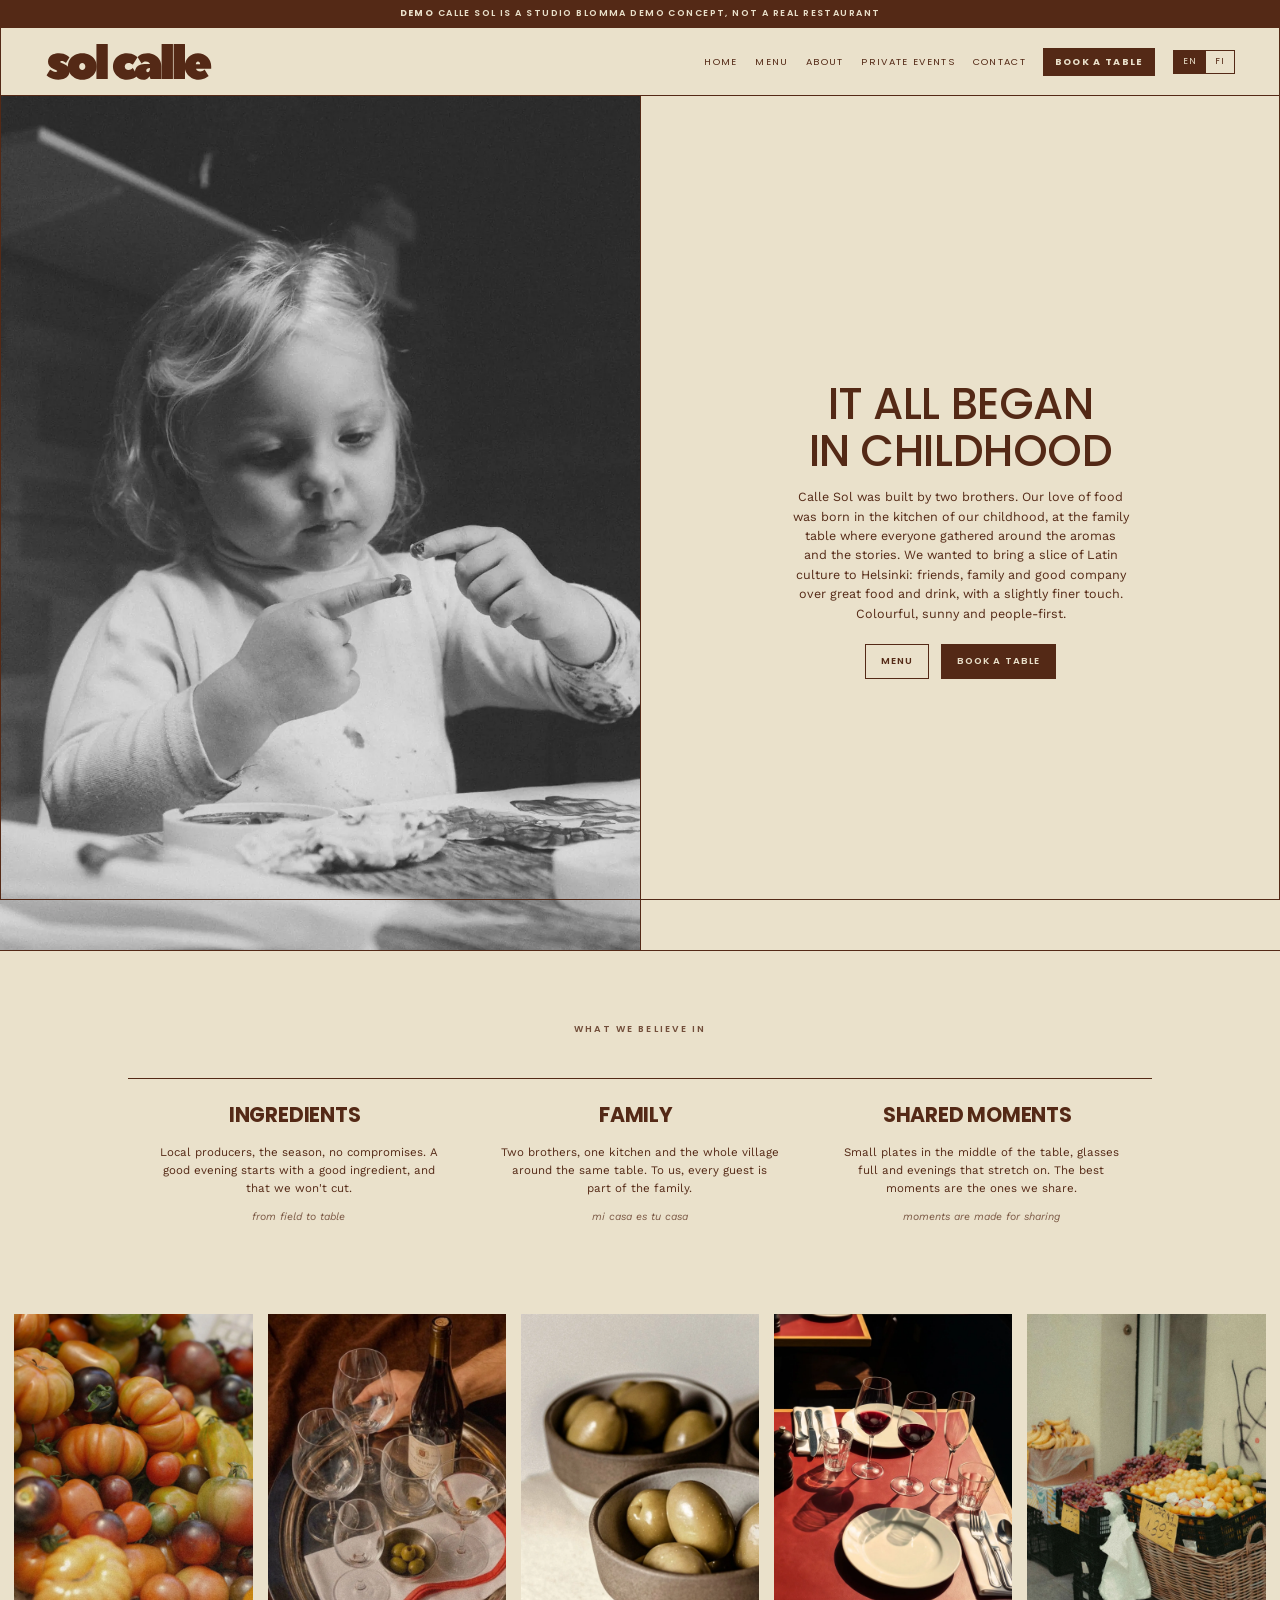
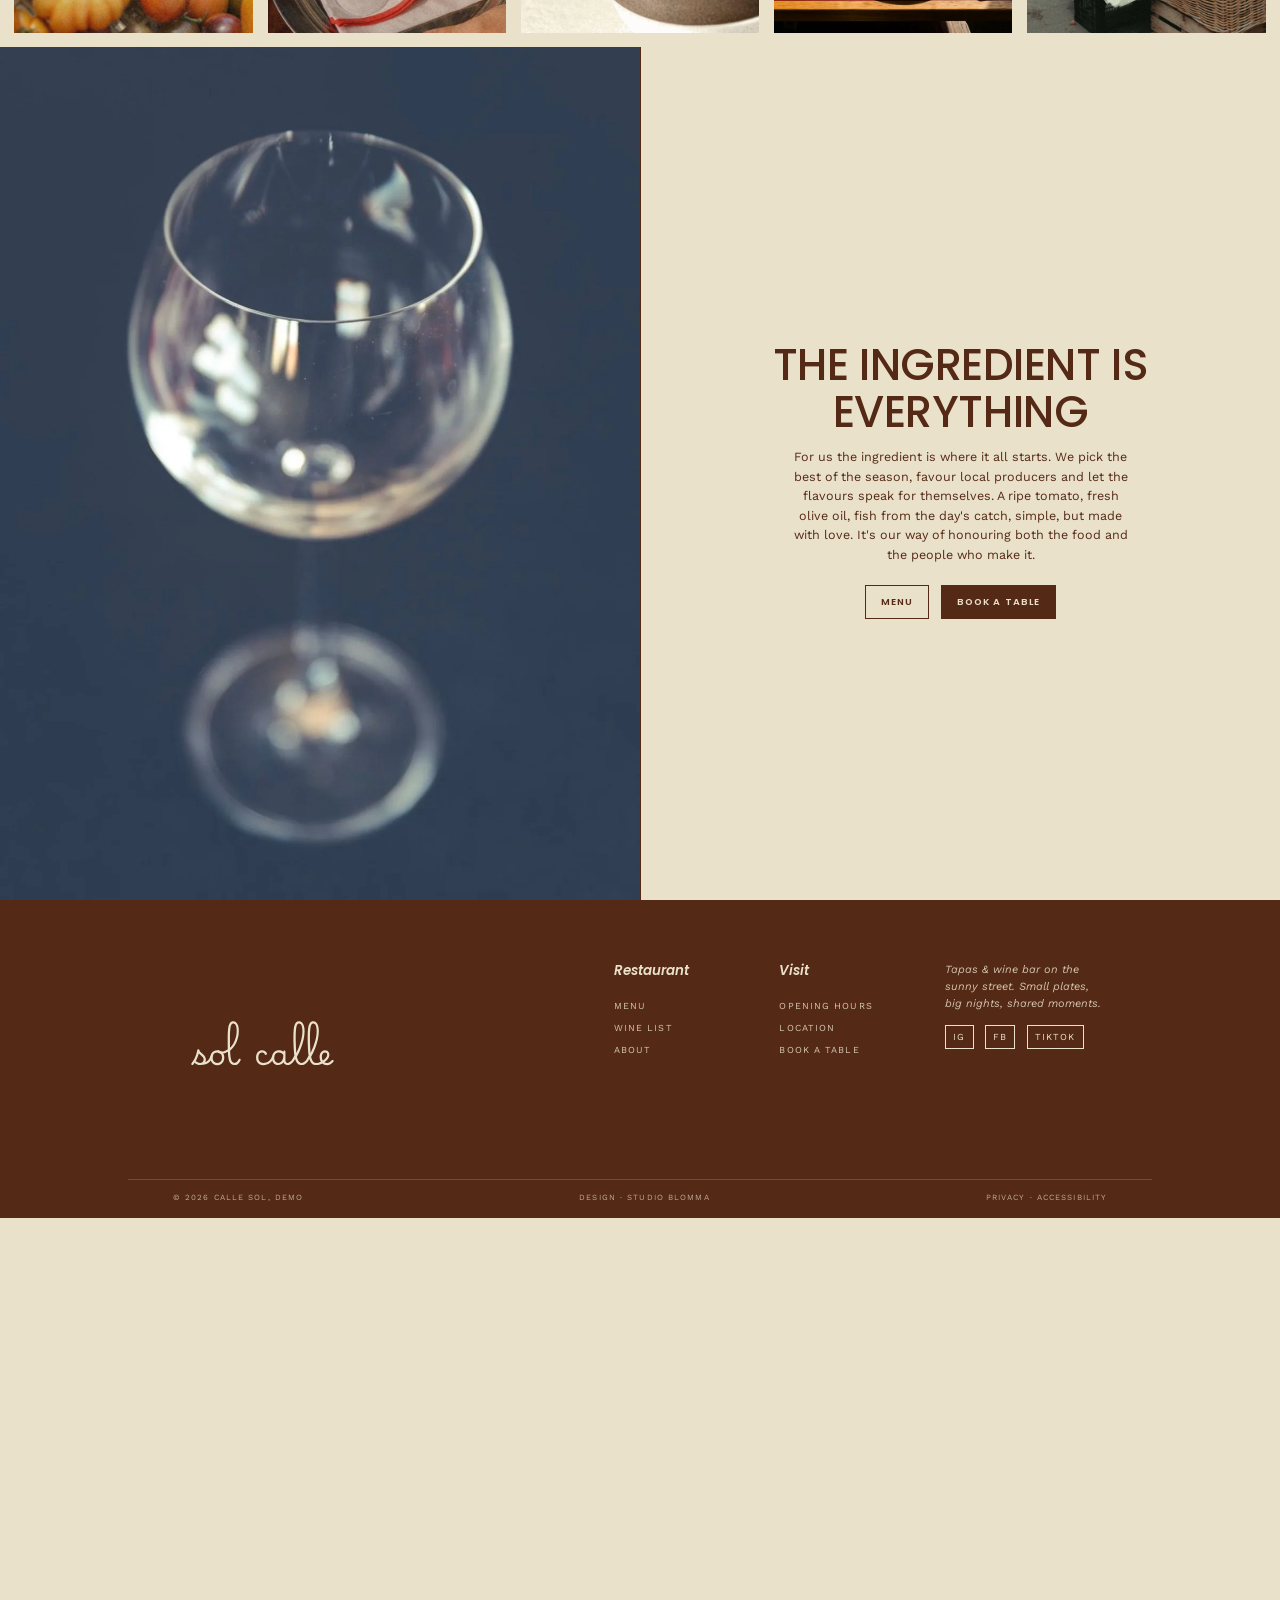
==== commit 0a07c572: "Uudet kuvat (1-15) paikoilleen, alkuperaiset sijoitukset palautettu - Muunnettu kaikki uudet valokuv" ====
--- a/meista.html
+++ b/meista.html
@@ -118,9 +118,9 @@
     <div class="galleria700__row">
       <img src="assets/kuvat/kuva-8.webp" alt="" loading="lazy" />
       <img src="assets/kuvat/kuva-3.webp" alt="" loading="lazy" />
-      <img src="assets/kuvat/kuva-7.webp" alt="" loading="lazy" />
+      <img src="assets/kuvat/kuva-11.webp" alt="" loading="lazy" />
       <img src="assets/kuvat/kuva-5.webp" alt="" loading="lazy" />
-      <img src="assets/kuvat/kuva-4.webp" alt="" loading="lazy" />
+      <img src="assets/kuvat/kuva-12.webp" alt="" loading="lazy" />
     </div>
   </section>
 
@@ -141,7 +141,7 @@
         <a class="btn btn--solid" href="ota-yhteytta.html#varaa"><span data-l="en">Book a table</span><span data-l="fi">Varaa pöytä</span></a>
       </div>
     </div>
-    <div class="intro205__img" style="background-image:url('assets/kuvat/kuva-6.webp')"></div>
+    <div class="intro205__img" style="background-image:url('assets/kuvat/kuva-9.webp')"></div>
   </section>
 
   <!-- ====== 303 · FOOTER ====== -->
--- a/sivut.css
+++ b/sivut.css
@@ -355,7 +355,7 @@
   aspect-ratio: 3 / 4;        /* koko pystykuva nakyy, leveys = puolikas */
   align-self: start;
   background: var(--paper) center/cover no-repeat;
-  background-image: url("assets/kuvat/kuva-2.webp");
+  background-image: url("assets/kuvat/kuva-12.webp");
 }
 
 /* Painikkeet (terävät, caps) */
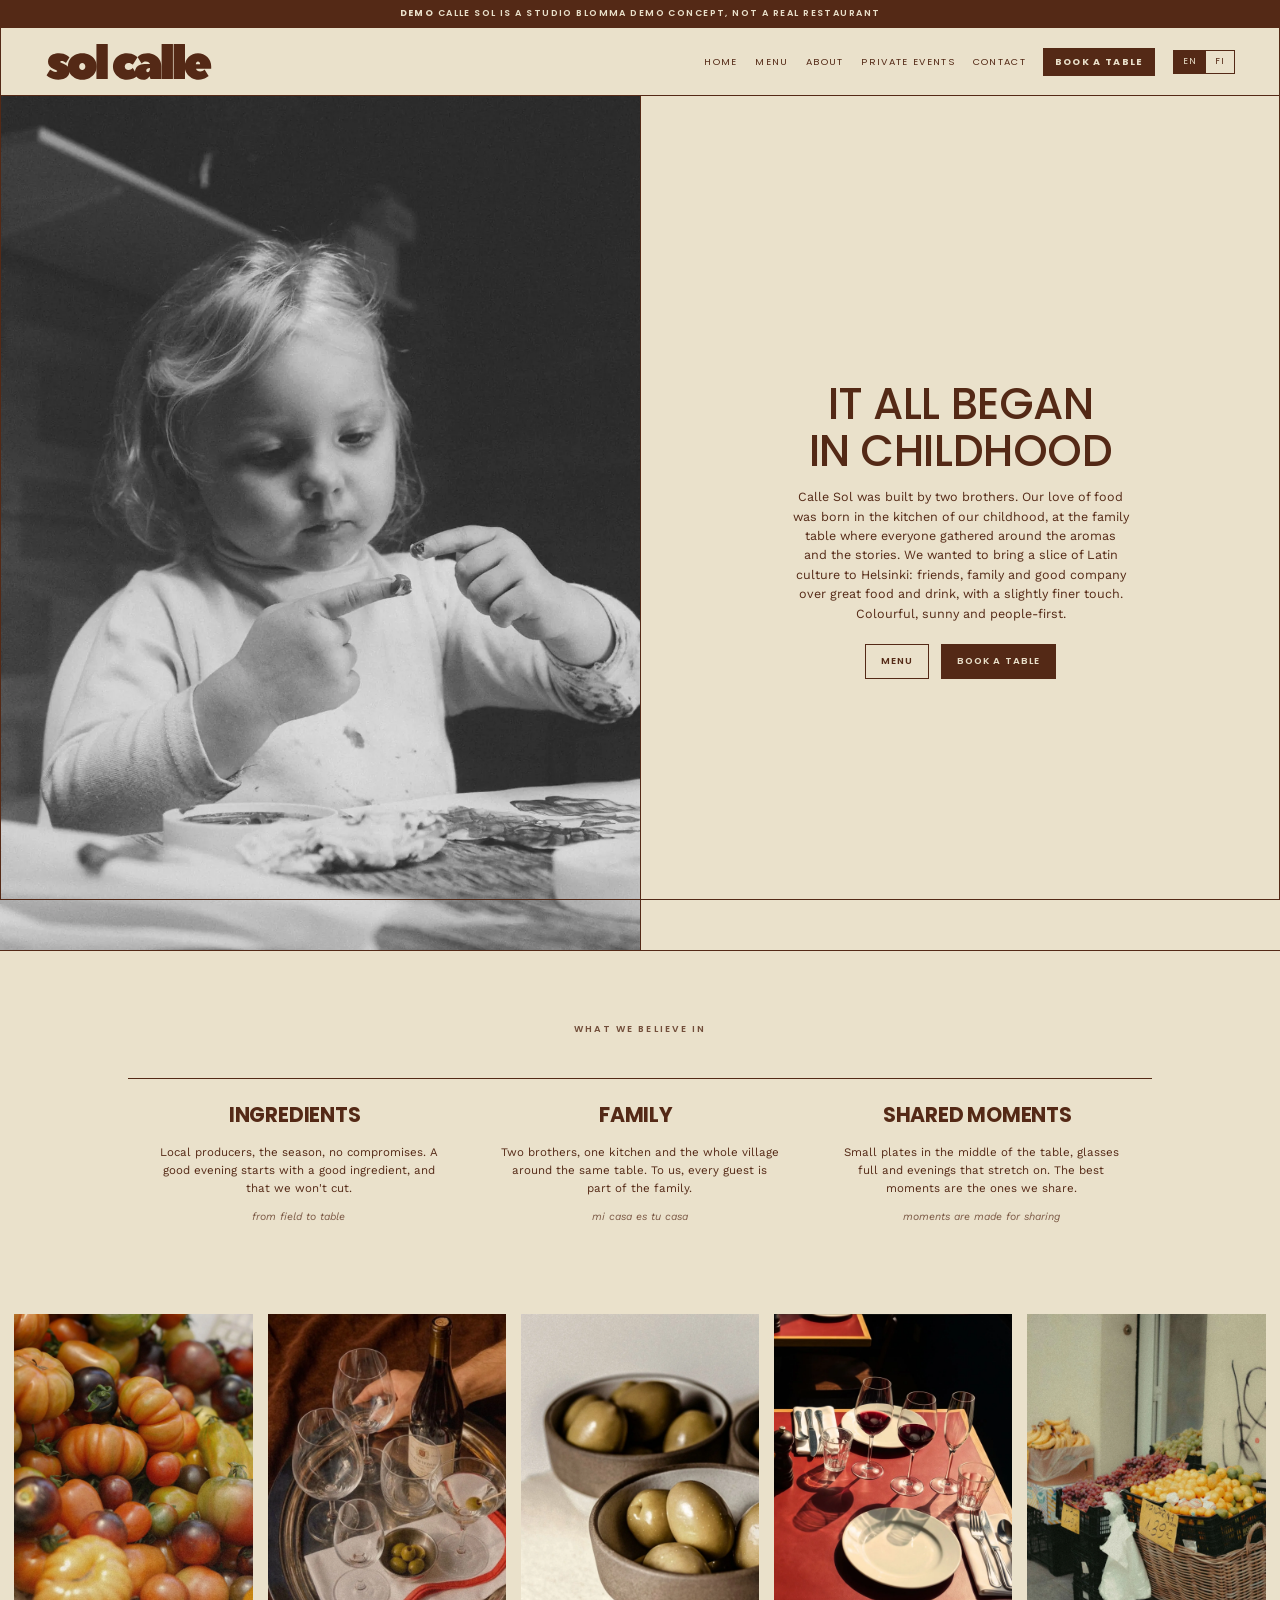
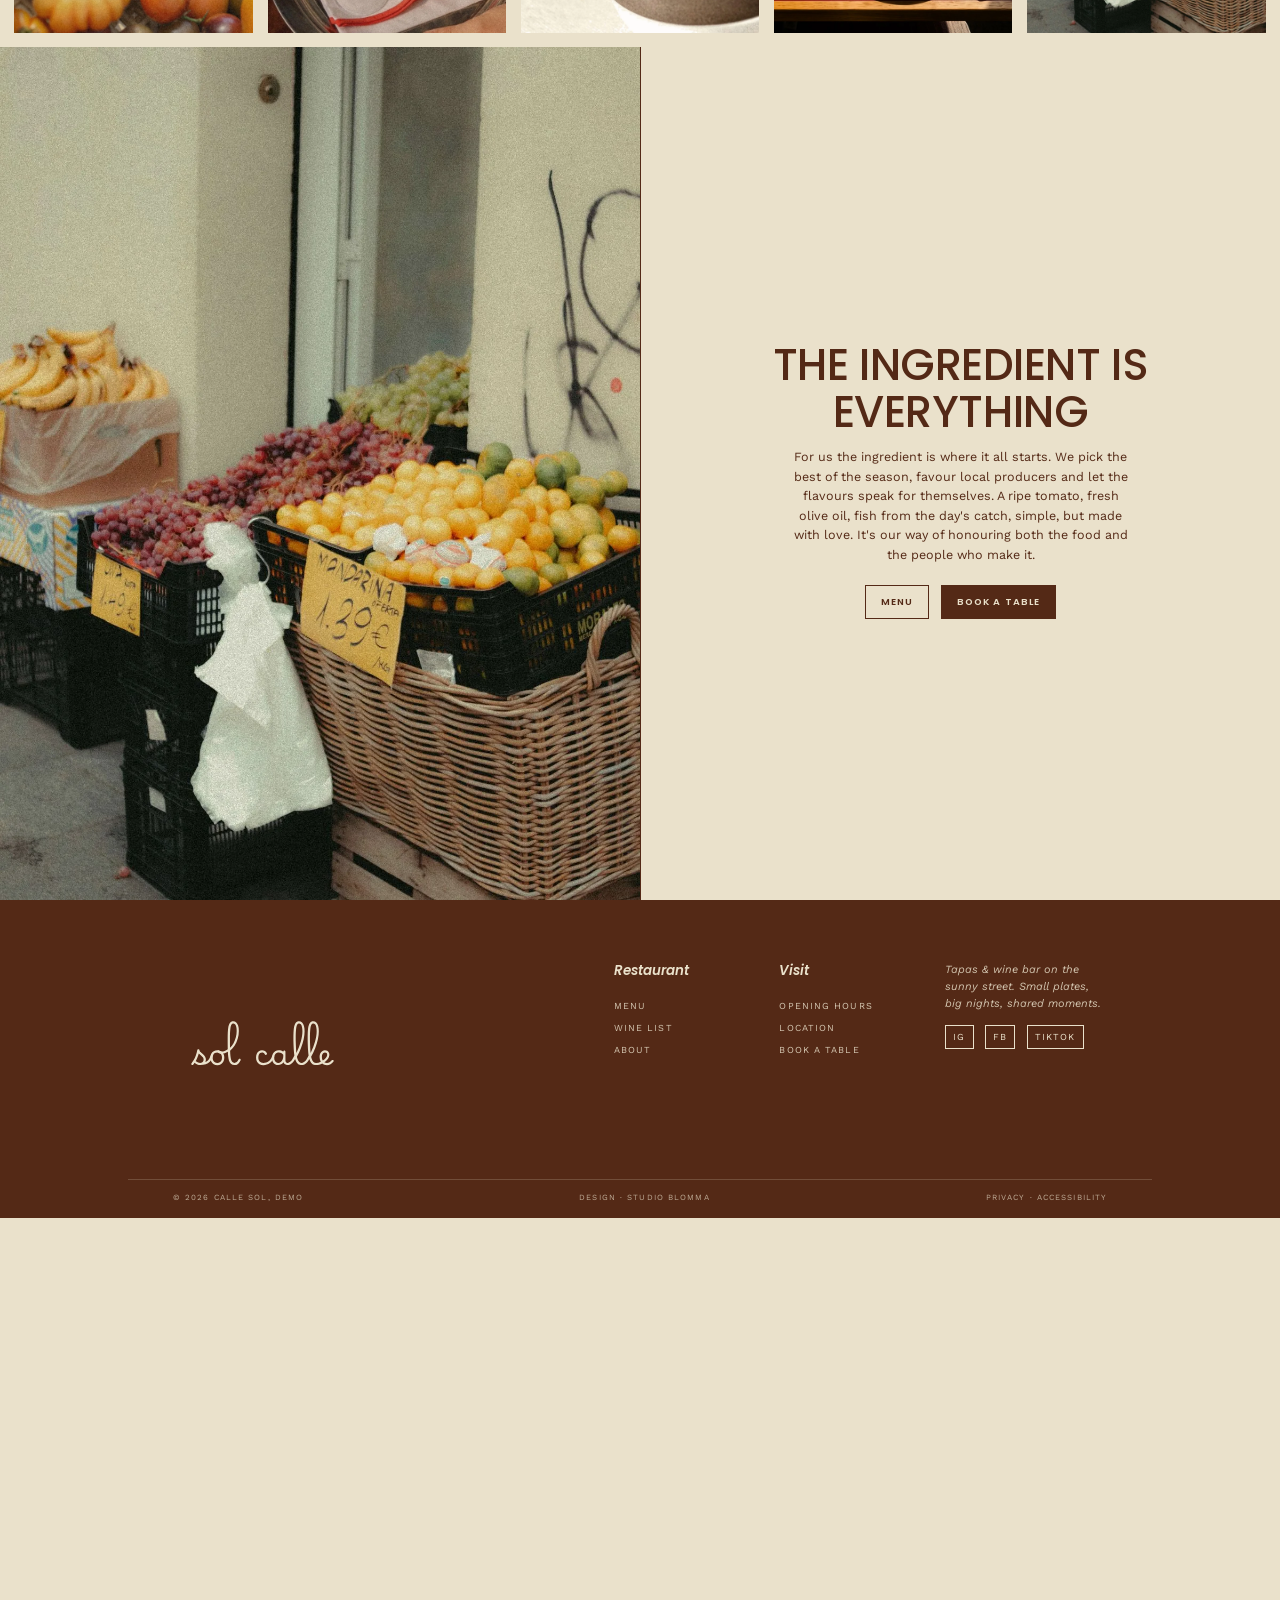
==== commit d224bc2d: "Meista "raaka-aine"-osion kuvaksi kuva-12 Co-Authored-By: Claude Opus 4.8 <noreply@anthropic.com> Cl" ====
--- a/meista.html
+++ b/meista.html
@@ -141,7 +141,7 @@
         <a class="btn btn--solid" href="ota-yhteytta.html#varaa"><span data-l="en">Book a table</span><span data-l="fi">Varaa pöytä</span></a>
       </div>
     </div>
-    <div class="intro205__img" style="background-image:url('assets/kuvat/kuva-9.webp')"></div>
+    <div class="intro205__img" style="background-image:url('assets/kuvat/kuva-12.webp')"></div>
   </section>
 
   <!-- ====== 303 · FOOTER ====== -->
--- a/sivut.css
+++ b/sivut.css
@@ -530,7 +530,7 @@
 .mission908 {
   position: relative;
   text-align: center;
-  padding: clamp(70px, 11vw, 150px) 20px;
+  padding: clamp(49px, 7.7vw, 105px) 20px;   /* korkeus ~30% pienempi */
   color: var(--vari-7);
   background-color: var(--vari-11);
   background-image: linear-gradient(rgba(30,15,8,.62), rgba(30,15,8,.62)), url("assets/kuvat/kuva-4.webp");
@@ -539,8 +539,8 @@
   background-size: cover, 100% auto;   /* verho peittaa, kuva koko leveydelta (molemmat reunat) */
 }
 .mission908__mark {
-  width: clamp(220px, 28vw, 360px);
-  height: clamp(100px, 13vw, 170px);
+  width: clamp(300px, 38vw, 500px);
+  height: clamp(135px, 18vw, 235px);
   margin: 0 auto 28px;
   color: var(--vari-7);
   -webkit-mask-image: url("assets/logot/logo-kaunolla.svg");
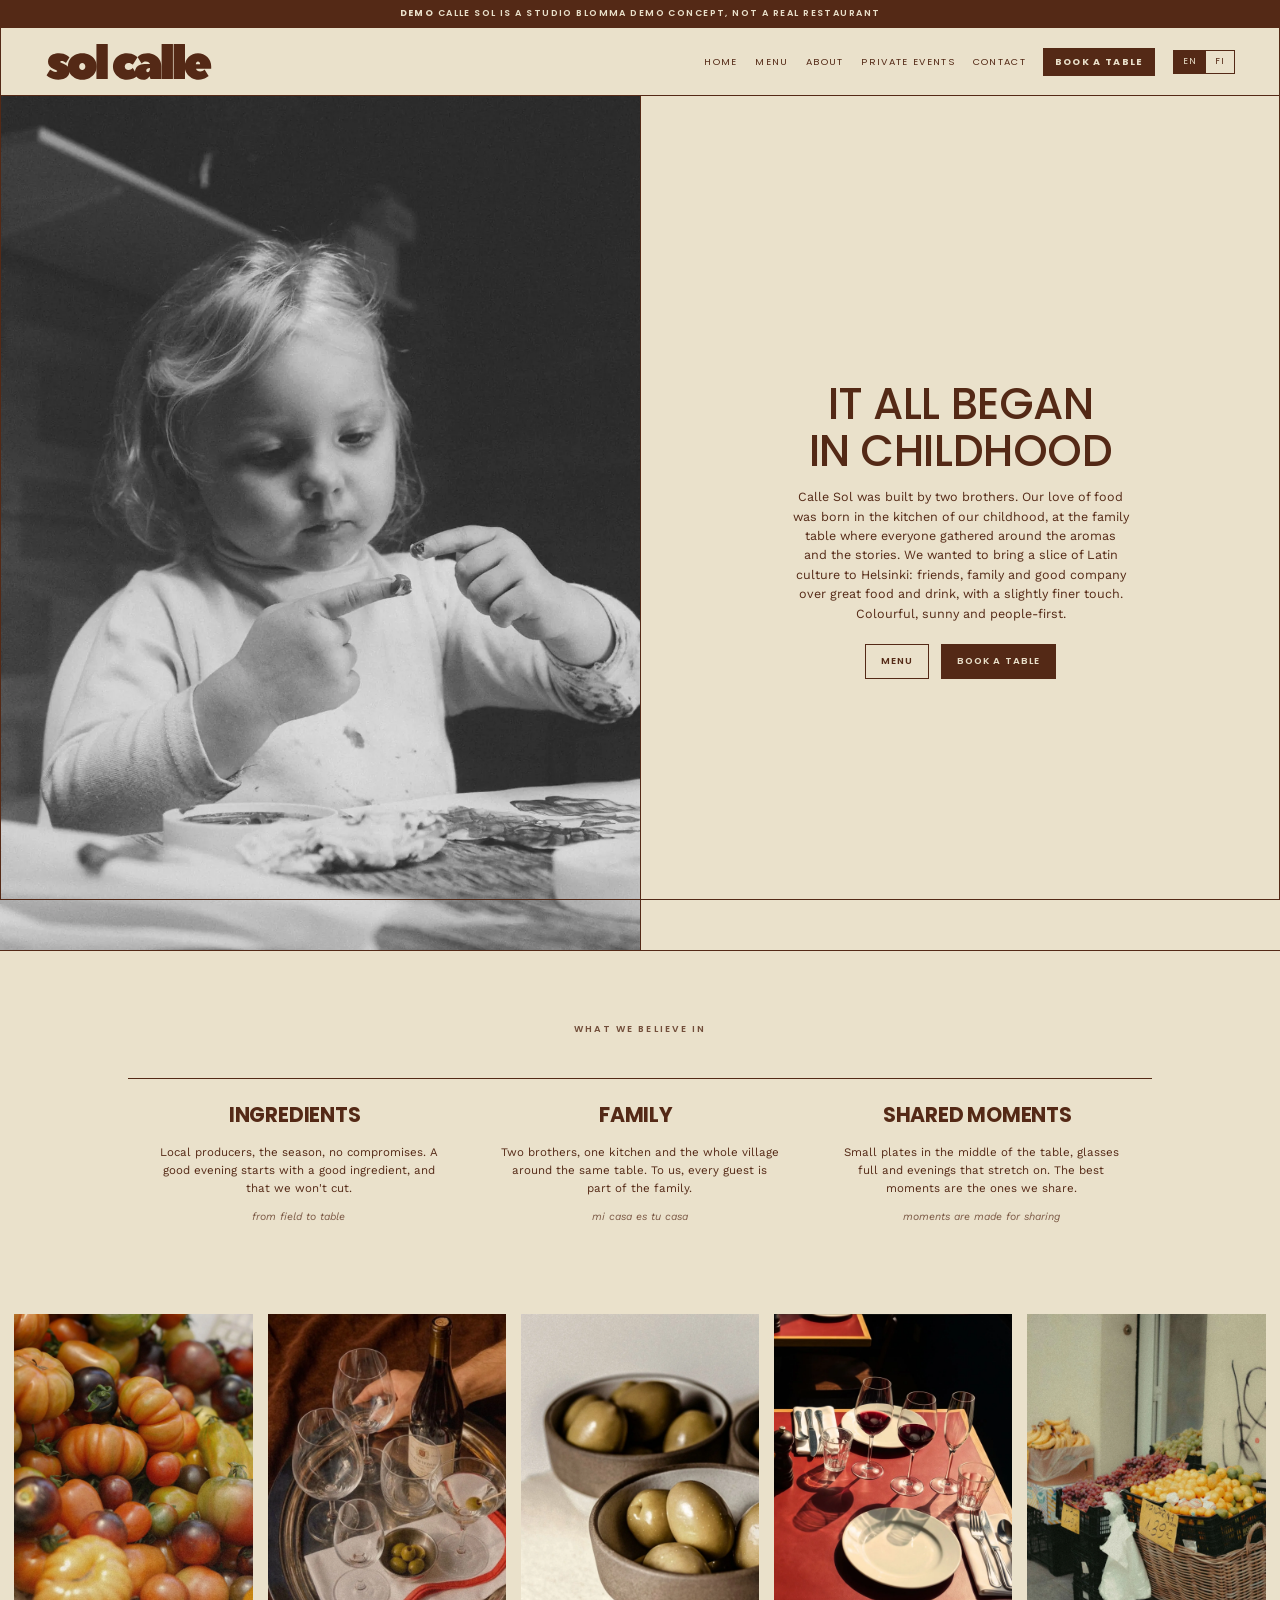
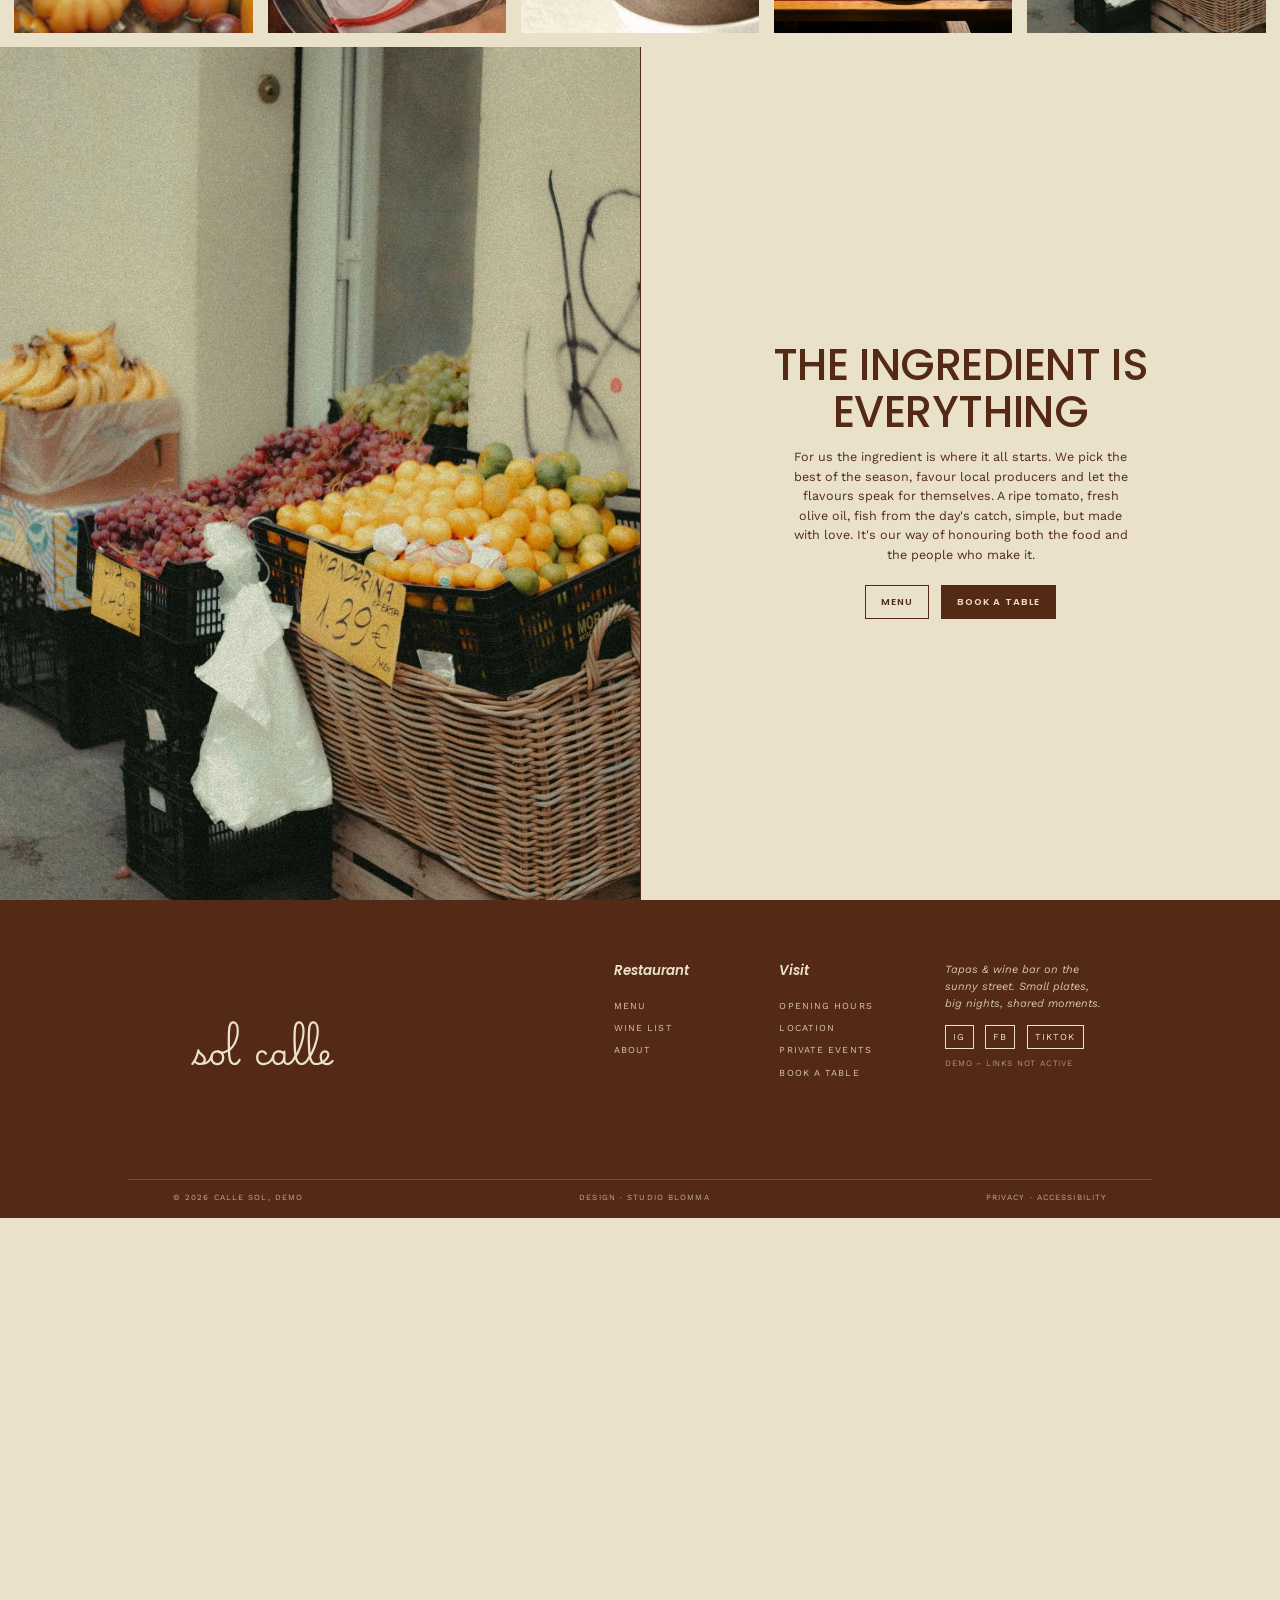
==== commit 2d578b79: "Add mobile menu, fix contact page, tidy nav/footer and assets Mobile menu (all pages) - Add ☰ hambur" ====
--- a/meista.html
+++ b/meista.html
@@ -29,6 +29,7 @@
         <button type="button" data-setlang="en">EN</button>
         <button type="button" data-setlang="fi">FI</button>
       </span>
+      <button type="button" class="navtoggle" data-nav-open aria-label="Menu">☰</button>
     </nav>
   </header>
 
@@ -53,6 +54,7 @@
         <button type="button" data-setlang="en">EN</button>
         <button type="button" data-setlang="fi">FI</button>
       </span>
+      <button type="button" class="navtoggle" data-nav-open aria-label="Menu">☰</button>
     </div>
   </nav>
 
@@ -159,7 +161,8 @@
       <div class="col">
         <h4><span data-l="en">Visit</span><span data-l="fi">Vieraile</span></h4>
         <a href="index.html#aukiolo"><span data-l="en">Opening hours</span><span data-l="fi">Aukioloajat</span></a>
-        <a href="ota-yhteytta.html"><span data-l="en">Location</span><span data-l="fi">Sijainti</span></a>
+        <a href="ota-yhteytta.html#kartta"><span data-l="en">Location</span><span data-l="fi">Sijainti</span></a>
+        <a href="yksityistilaisuudet.html"><span data-l="en">Private events</span><span data-l="fi">Yksityistilaisuudet</span></a>
         <a href="ota-yhteytta.html#varaa"><span data-l="en">Book a table</span><span data-l="fi">Varaa pöytä</span></a>
       </div>
       <div>
@@ -168,10 +171,14 @@
           <span data-l="fi">Tapas &amp; viinibaari aurinkokadun varrella. Pieniä lautasia, isoja iltoja, jaettuja hetkiä.</span>
         </p>
         <div class="footer303__social">
-          <a href="#">IG</a>
-          <a href="#">FB</a>
-          <a href="#">TikTok</a>
+          <a href="#" class="demolink">IG</a>
+          <a href="#" class="demolink">FB</a>
+          <a href="#" class="demolink">TikTok</a>
         </div>
+        <p class="footer303__socialnote">
+          <span data-l="en">Demo – links not active</span>
+          <span data-l="fi">Demo – linkit eivät käytössä</span>
+        </p>
       </div>
     </div>
     <div class="footer303__legal">
@@ -180,6 +187,24 @@
       <span><span data-l="en">Privacy · Accessibility</span><span data-l="fi">Tietosuoja · Saavutettavuus</span></span>
     </div>
   </footer>
+
+  <!-- ====== MOBIILIVALIKKO-OVERLAY ====== -->
+  <div class="navmodal" id="navmodal" hidden>
+    <div class="navmodal__overlay" data-nav-close></div>
+    <nav class="navmodal__dialog" role="dialog" aria-modal="true" aria-label="Menu">
+      <button class="navmodal__close" type="button" data-nav-close aria-label="Close">×</button>
+      <a href="index.html"><span data-l="en">Home</span><span data-l="fi">Etusivu</span></a>
+      <a href="assets/menu/calle-sol-menu.pdf" target="_blank" rel="noopener"><span data-l="en">Menu</span><span data-l="fi">Ruokalista</span></a>
+      <a href="meista.html"><span data-l="en">About</span><span data-l="fi">Meistä</span></a>
+      <a href="yksityistilaisuudet.html"><span data-l="en">Private events</span><span data-l="fi">Yksityistilaisuudet</span></a>
+      <a href="ota-yhteytta.html"><span data-l="en">Contact</span><span data-l="fi">Yhteystiedot</span></a>
+      <a class="is-cta" href="ota-yhteytta.html#varaa"><span data-l="en">Book a table</span><span data-l="fi">Varaa pöytä</span></a>
+      <span class="langtoggle">
+        <button type="button" data-setlang="en">EN</button>
+        <button type="button" data-setlang="fi">FI</button>
+      </span>
+    </nav>
+  </div>
 
   <!-- ====== BOOK A TABLE -MODAALI ====== -->
   <div class="bookmodal" id="bookmodal" hidden>
--- a/sivut.css
+++ b/sivut.css
@@ -152,8 +152,74 @@
   font-weight: 700;
 }
 @media (max-width: 860px) {
-  .scrolltop__nav a:not(.is-cta) { display: none; }
   .scrolltop__logo { width: 160px; height: 36px; }
+}
+
+/* ---- Hampurilaispainike + mobiilivalikko-overlay --------------------- */
+.navtoggle {
+  display: none;
+  flex: none;
+  background: transparent;
+  border: 1.5px solid var(--ink);
+  color: var(--ink);
+  font-size: 1.4rem;
+  line-height: 1;
+  padding: 5px 12px;
+  cursor: pointer;
+}
+
+@media (max-width: 860px) {
+  /* Piilota desktop-linkit ja kielinappi, näytä hampurilainen */
+  .hero107__nav a,
+  .hero107__nav > .langtoggle,
+  .topnav__links a,
+  .topnav__links .langtoggle,
+  .scrolltop__nav a,
+  .scrolltop__nav .langtoggle { display: none; }
+  .navtoggle { display: inline-flex; align-items: center; justify-content: center; }
+  .hero107__nav { justify-content: flex-end; }
+}
+
+.navmodal[hidden] { display: none; }
+.navmodal { position: fixed; inset: 0; z-index: 600; display: flex; }
+.navmodal__overlay { position: absolute; inset: 0; background: rgba(30,15,8,.6); }
+.navmodal__dialog {
+  position: relative; z-index: 1;
+  margin: auto;
+  width: min(560px, 100%);
+  min-height: 100%;
+  background: var(--vari-1);
+  border-left: 1.5px solid var(--ink);
+  border-right: 1.5px solid var(--ink);
+  display: flex;
+  flex-direction: column;
+  justify-content: center;
+  gap: 4px;
+  padding: clamp(64px, 14vw, 110px) clamp(28px, 9vw, 68px);
+}
+.navmodal__dialog a {
+  font-family: var(--font-display);
+  text-transform: uppercase;
+  letter-spacing: 0.14em;
+  font-size: 1.15rem;
+  color: var(--ink);
+  padding: 18px 4px;
+  border-bottom: 1.5px solid color-mix(in srgb, var(--ink) 22%, transparent);
+}
+.navmodal__dialog a.is-cta {
+  background: var(--vari-2);
+  color: var(--paper);
+  text-align: center;
+  padding: 20px;
+  font-weight: 700;
+  border-bottom: 0;
+  margin-top: 16px;
+}
+.navmodal__dialog .langtoggle { align-self: flex-start; margin-top: 22px; }
+.navmodal__close {
+  position: absolute; top: 14px; right: 18px;
+  background: transparent; border: 0; font-size: 2.6rem; line-height: 1;
+  color: var(--ink); cursor: pointer;
 }
 
 /* ---- Book a table -modaali ------------------------------------------- */
@@ -464,7 +530,7 @@
 
 .book217 {
   display: grid;
-  grid-template-columns: 1fr 1fr;
+  grid-template-columns: 1.12fr 1fr;
   border-top: 1.5px solid var(--ink);
 }
 .book217__panel {
@@ -541,10 +607,11 @@
 .mission908__mark {
   width: clamp(300px, 38vw, 500px);
   height: clamp(135px, 18vw, 235px);
-  margin: 0 auto 28px;
+  margin: 0 auto 4px;
   color: var(--vari-7);
   -webkit-mask-image: url("assets/logot/logo-kaunolla.svg");
           mask-image: url("assets/logot/logo-kaunolla.svg");
+  -webkit-mask-position: center bottom; mask-position: center bottom;
 }
 .mission908 h2 {
   font-size: clamp(1.9rem, 5vw, 3.4rem);
@@ -593,6 +660,7 @@
 .footer303__desc { font-style: italic; font-size: 0.86rem; opacity: 0.85; max-width: 30ch; }
 .footer303__social { display: flex; gap: 14px; margin-top: 16px; }
 .footer303__social a { font-size: 0.72rem; text-transform: uppercase; letter-spacing: 0.12em; border: 1px solid var(--vari-7); padding: 5px 9px; }
+.footer303__socialnote { margin-top: 10px; font-size: 0.64rem; letter-spacing: 0.1em; text-transform: uppercase; opacity: 0.6; }
 .footer303__legal {
   border-top: 1px solid color-mix(in srgb, var(--vari-7) 28%, transparent);
   max-width: var(--maxw);
@@ -744,6 +812,7 @@
   justify-content: center;
 }
 .kontakti209__panel .eyebrow { color: var(--vari-3); }
+.kontakti209__panel .btn--solid { align-self: flex-start; }
 .kontakti209__panel h2 { font-size: clamp(2.1rem, 4.6vw, 3.5rem); margin: 14px 0 28px; }
 .kontakti209__panel h2 em { font-style: normal; }
 .kontakti209__info {
